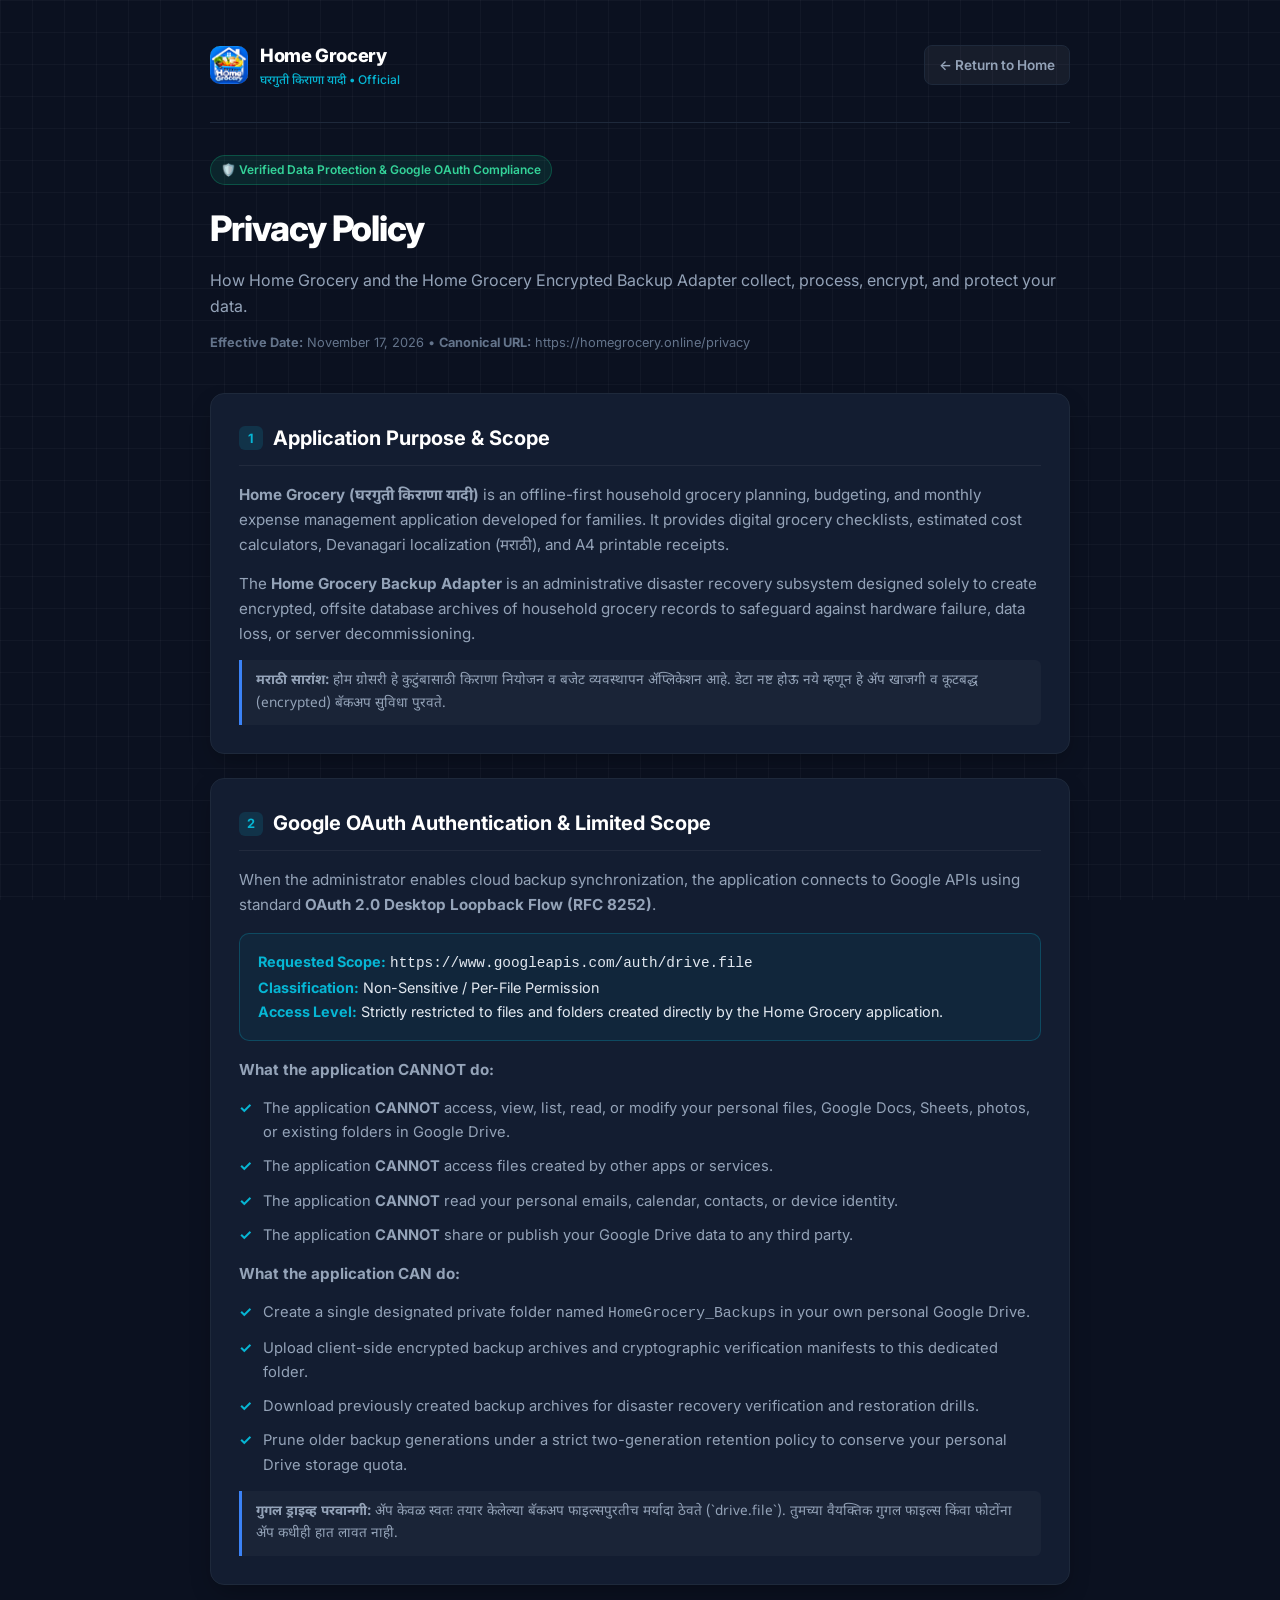
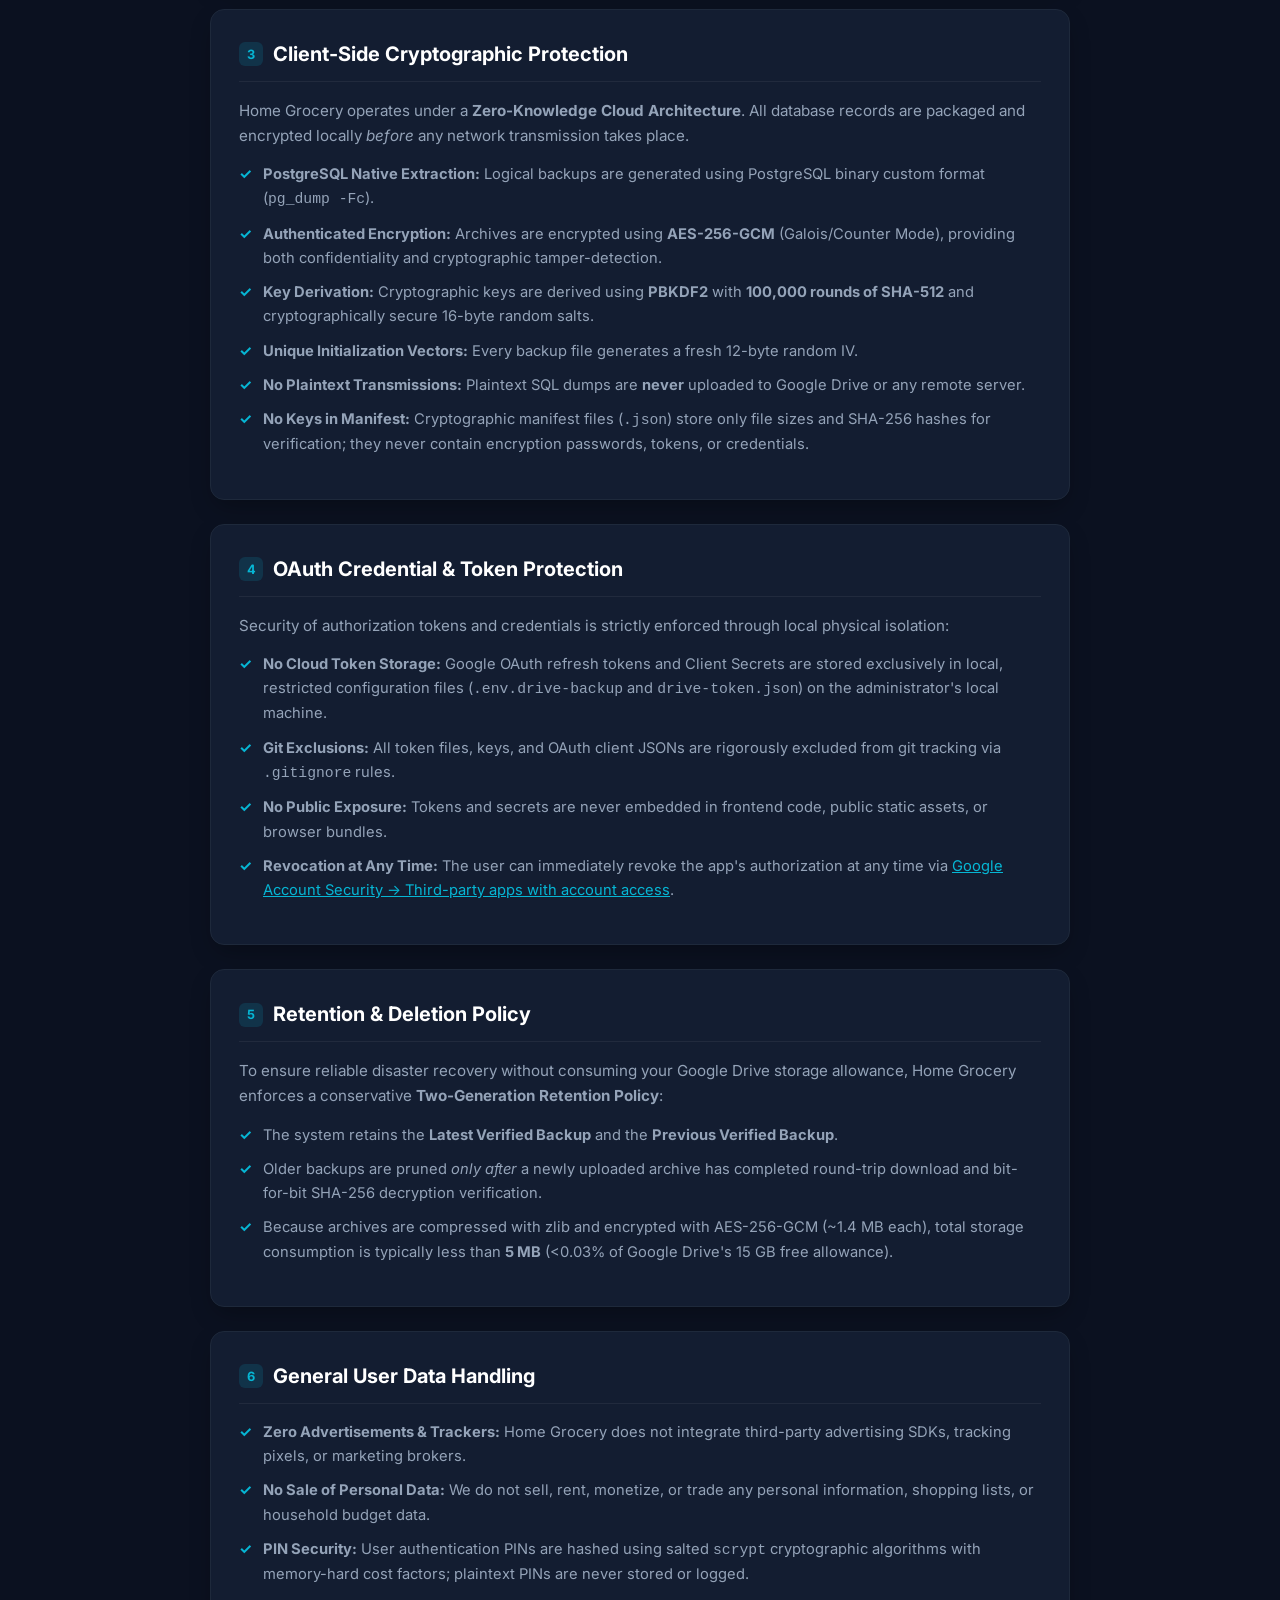
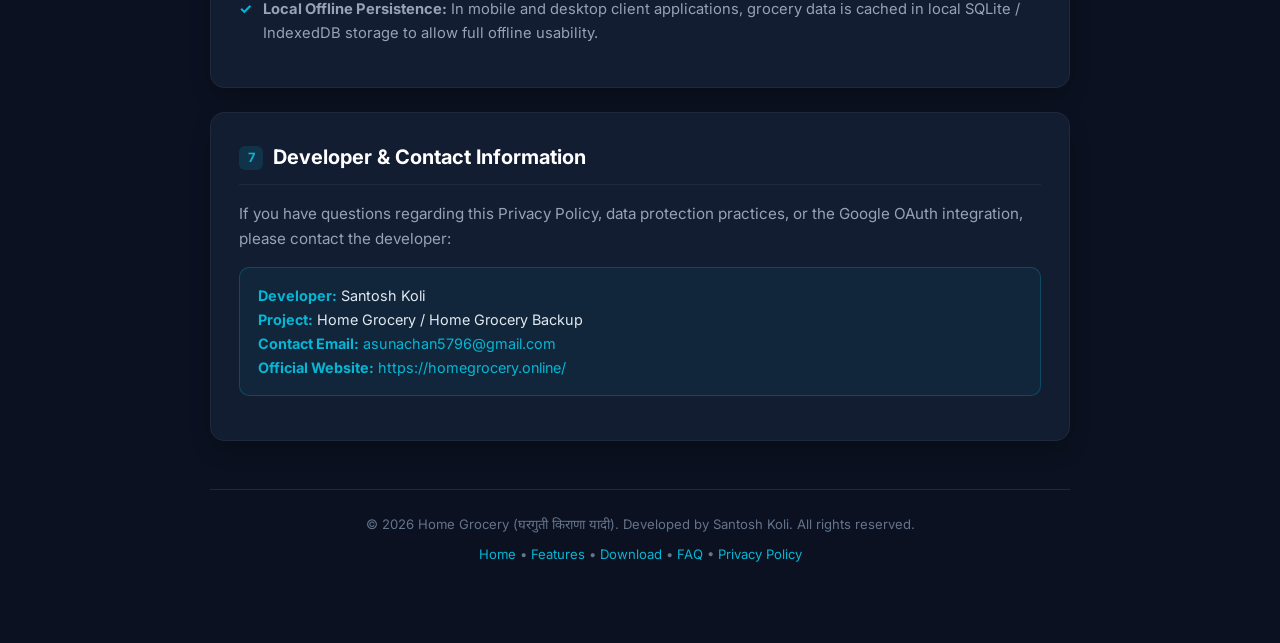
==== privacy/index.html @ 9358c1f6 "feat(website): deploy clean /privacy routing and synchronized Build 10 assets" ====
<!doctype html>
<html lang="en">
  <head>
    <meta charset="UTF-8" />
    <link rel="icon" type="image/png" href="/brand/home-grocery-logo.png" />
    <meta name="viewport" content="width=device-width, initial-scale=1.0, maximum-scale=1.0, user-scalable=no, viewport-fit=cover" />
    <meta name="theme-color" content="#0f172a" />
    <title>Privacy Policy | Home Grocery (घरगुती किराणा यादी)</title>
    <meta name="description" content="Official Privacy Policy and Google OAuth Data Practices for Home Grocery and Home Grocery Encrypted Backup System." />
    <link rel="canonical" href="https://homegrocery.online/privacy" />

    <!-- Preconnect & Load Noto Sans Devanagari & Inter fonts -->
    <link rel="preconnect" href="https://fonts.googleapis.com" />
    <link rel="preconnect" href="https://fonts.gstatic.com" crossorigin />
    <link href="https://fonts.googleapis.com/css2?family=Inter:wght@400;500;600;700;800&family=Noto+Sans+Devanagari:wght@400;500;600;700&display=swap" rel="stylesheet" />

    <style>
      :root {
        --bg-main: #0b1120;
        --bg-card: #131d31;
        --bg-card-border: #1e293b;
        --text-primary: #f8fafc;
        --text-secondary: #94a3b8;
        --text-muted: #64748b;
        --accent-cyan: #06b6d4;
        --accent-cyan-glow: rgba(6, 182, 212, 0.15);
        --accent-emerald: #10b981;
        --accent-blue: #3b82f6;
      }

      * {
        box-sizing: border-box;
        margin: 0;
        padding: 0;
      }

      body {
        font-family: 'Inter', 'Noto Sans Devanagari', -apple-system, BlinkMacSystemFont, 'Segoe UI', Roboto, sans-serif;
        background-color: var(--bg-main);
        color: var(--text-primary);
        line-height: 1.65;
        -webkit-font-smoothing: antialiased;
        padding-bottom: 60px;
      }

      /* Cyber background grid */
      .bg-grid {
        position: fixed;
        top: 0;
        left: 0;
        right: 0;
        bottom: 0;
        background-image: 
          linear-gradient(to right, rgba(255, 255, 255, 0.03) 1px, transparent 1px),
          linear-gradient(to bottom, rgba(255, 255, 255, 0.03) 1px, transparent 1px);
        background-size: 32px 32px;
        pointer-events: none;
        z-index: 0;
      }

      .container {
        max-width: 900px;
        margin: 0 auto;
        padding: 24px 20px;
        position: relative;
        z-index: 1;
      }

      /* Navigation header */
      header {
        display: flex;
        align-items: center;
        justify-content: space-between;
        padding: 16px 0 32px 0;
        border-bottom: 1px solid var(--bg-card-border);
        margin-bottom: 32px;
      }

      .brand {
        display: flex;
        align-items: center;
        gap: 12px;
        text-decoration: none;
        color: inherit;
      }

      .brand img {
        width: 38px;
        height: 38px;
        border-radius: 10px;
      }

      .brand-title {
        font-size: 1.15rem;
        font-weight: 800;
        letter-spacing: -0.02em;
        color: #fff;
      }

      .brand-sub {
        font-size: 0.75rem;
        color: var(--accent-cyan);
        font-weight: 500;
      }

      .back-link {
        display: inline-flex;
        align-items: center;
        gap: 6px;
        font-size: 0.85rem;
        font-weight: 600;
        color: var(--text-secondary);
        text-decoration: none;
        padding: 8px 14px;
        background: rgba(255, 255, 255, 0.05);
        border: 1px solid var(--bg-card-border);
        border-radius: 8px;
        transition: all 0.2s ease;
      }

      .back-link:hover {
        color: #fff;
        background: rgba(6, 182, 212, 0.1);
        border-color: var(--accent-cyan);
      }

      /* Policy hero banner */
      .hero {
        margin-bottom: 40px;
      }

      .badge {
        display: inline-flex;
        align-items: center;
        gap: 6px;
        padding: 4px 10px;
        background: rgba(16, 185, 129, 0.12);
        border: 1px solid rgba(16, 185, 129, 0.3);
        border-radius: 999px;
        color: #34d399;
        font-size: 0.75rem;
        font-weight: 600;
        margin-bottom: 14px;
      }

      h1 {
        font-size: 2.2rem;
        font-weight: 800;
        color: #ffffff;
        letter-spacing: -0.03em;
        margin-bottom: 10px;
      }

      .subtitle {
        font-size: 1rem;
        color: var(--text-secondary);
        margin-bottom: 12px;
      }

      .effective-date {
        font-size: 0.8rem;
        color: var(--text-muted);
      }

      /* Section card styling */
      .policy-card {
        background: var(--bg-card);
        border: 1px solid var(--bg-card-border);
        border-radius: 14px;
        padding: 28px;
        margin-bottom: 24px;
        box-shadow: 0 10px 25px -5px rgba(0, 0, 0, 0.3);
      }

      .policy-card h2 {
        font-size: 1.25rem;
        font-weight: 700;
        color: #fff;
        margin-bottom: 16px;
        display: flex;
        align-items: center;
        gap: 10px;
        border-bottom: 1px solid rgba(255, 255, 255, 0.06);
        padding-bottom: 10px;
      }

      .policy-card h2 span.num {
        display: inline-flex;
        align-items: center;
        justify-content: center;
        width: 24px;
        height: 24px;
        background: rgba(6, 182, 212, 0.15);
        color: var(--accent-cyan);
        border-radius: 6px;
        font-size: 0.8rem;
        font-weight: 700;
      }

      .policy-card p {
        font-size: 0.95rem;
        color: var(--text-secondary);
        margin-bottom: 14px;
      }

      .policy-card p:last-child {
        margin-bottom: 0;
      }

      .policy-card ul {
        list-style: none;
        padding-left: 0;
        margin: 14px 0;
      }

      .policy-card li {
        font-size: 0.92rem;
        color: var(--text-secondary);
        padding-left: 24px;
        position: relative;
        margin-bottom: 10px;
      }

      .policy-card li::before {
        content: "✓";
        position: absolute;
        left: 0;
        color: var(--accent-cyan);
        font-weight: 700;
      }

      .highlight-box {
        background: rgba(6, 182, 212, 0.06);
        border: 1px solid rgba(6, 182, 212, 0.25);
        border-radius: 10px;
        padding: 16px 18px;
        margin: 16px 0;
      }

      .highlight-box p {
        color: #e2e8f0;
        font-size: 0.9rem;
      }

      .highlight-box strong {
        color: var(--accent-cyan);
      }

      .marathi-note {
        font-size: 0.85rem;
        color: #94a3b8;
        font-family: 'Noto Sans Devanagari', sans-serif;
        background: rgba(255, 255, 255, 0.03);
        border-left: 3px solid var(--accent-blue);
        padding: 10px 14px;
        margin-top: 12px;
        border-radius: 0 6px 6px 0;
      }

      /* Footer */
      footer {
        margin-top: 48px;
        padding-top: 24px;
        border-top: 1px solid var(--bg-card-border);
        text-align: center;
        font-size: 0.82rem;
        color: var(--text-muted);
      }

      footer a {
        color: var(--accent-cyan);
        text-decoration: none;
      }

      footer a:hover {
        text-decoration: underline;
      }

      @media (max-width: 640px) {
        h1 { font-size: 1.7rem; }
        .policy-card { padding: 20px 16px; }
        .brand-title { font-size: 1.05rem; }
      }
    </style>
  </head>
  <body>
    <div class="bg-grid"></div>

    <div class="container">
      <!-- Top Navigation -->
      <header>
        <a href="/" class="brand">
          <img src="/brand/home-grocery-logo.png" alt="Home Grocery Logo" />
          <div>
            <div class="brand-title">Home Grocery</div>
            <div class="brand-sub">घरगुती किराणा यादी • Official</div>
          </div>
        </a>
        <a href="/" class="back-link">
          ← Return to Home
        </a>
      </header>

      <!-- Hero Header -->
      <section class="hero">
        <div class="badge">
          🛡️ Verified Data Protection & Google OAuth Compliance
        </div>
        <h1>Privacy Policy</h1>
        <p class="subtitle">
          How Home Grocery and the Home Grocery Encrypted Backup Adapter collect, process, encrypt, and protect your data.
        </p>
        <div class="effective-date">
          <strong>Effective Date:</strong> November 17, 2026 &bull; <strong>Canonical URL:</strong> https://homegrocery.online/privacy
        </div>
      </section>

      <!-- 1. Purpose of Home Grocery & Backup System -->
      <article class="policy-card">
        <h2><span class="num">1</span> Application Purpose & Scope</h2>
        <p>
          <strong>Home Grocery (घरगुती किराणा यादी)</strong> is an offline-first household grocery planning, budgeting, and monthly expense management application developed for families. It provides digital grocery checklists, estimated cost calculators, Devanagari localization (मराठी), and A4 printable receipts.
        </p>
        <p>
          The <strong>Home Grocery Backup Adapter</strong> is an administrative disaster recovery subsystem designed solely to create encrypted, offsite database archives of household grocery records to safeguard against hardware failure, data loss, or server decommissioning.
        </p>
        <div class="marathi-note">
          <strong>मराठी सारांश:</strong> होम ग्रोसरी हे कुटुंबासाठी किराणा नियोजन व बजेट व्यवस्थापन ॲप्लिकेशन आहे. डेटा नष्ट होऊ नये म्हणून हे ॲप खाजगी व कूटबद्ध (encrypted) बॅकअप सुविधा पुरवते.
        </div>
      </article>

      <!-- 2. Google OAuth Authentication & Permissions -->
      <article class="policy-card">
        <h2><span class="num">2</span> Google OAuth Authentication & Limited Scope</h2>
        <p>
          When the administrator enables cloud backup synchronization, the application connects to Google APIs using standard <strong>OAuth 2.0 Desktop Loopback Flow (RFC 8252)</strong>.
        </p>
        
        <div class="highlight-box">
          <p>
            <strong>Requested Scope:</strong> <code>https://www.googleapis.com/auth/drive.file</code><br />
            <strong>Classification:</strong> Non-Sensitive / Per-File Permission<br />
            <strong>Access Level:</strong> Strictly restricted to files and folders created directly by the Home Grocery application.
          </p>
        </div>

        <p><strong>What the application CANNOT do:</strong></p>
        <ul>
          <li>The application <strong>CANNOT</strong> access, view, list, read, or modify your personal files, Google Docs, Sheets, photos, or existing folders in Google Drive.</li>
          <li>The application <strong>CANNOT</strong> access files created by other apps or services.</li>
          <li>The application <strong>CANNOT</strong> read your personal emails, calendar, contacts, or device identity.</li>
          <li>The application <strong>CANNOT</strong> share or publish your Google Drive data to any third party.</li>
        </ul>

        <p><strong>What the application CAN do:</strong></p>
        <ul>
          <li>Create a single designated private folder named <code>HomeGrocery_Backups</code> in your own personal Google Drive.</li>
          <li>Upload client-side encrypted backup archives and cryptographic verification manifests to this dedicated folder.</li>
          <li>Download previously created backup archives for disaster recovery verification and restoration drills.</li>
          <li>Prune older backup generations under a strict two-generation retention policy to conserve your personal Drive storage quota.</li>
        </ul>

        <div class="marathi-note">
          <strong>गुगल ड्राइव्ह परवानगी:</strong> ॲप केवळ स्वतः तयार केलेल्या बॅकअप फाइल्सपुरतीच मर्यादा ठेवते (`drive.file`). तुमच्या वैयक्तिक गुगल फाइल्स किंवा फोटोंना ॲप कधीही हात लावत नाही.
        </div>
      </article>

      <!-- 3. Client-Side AES-256-GCM Encryption Before Upload -->
      <article class="policy-card">
        <h2><span class="num">3</span> Client-Side Cryptographic Protection</h2>
        <p>
          Home Grocery operates under a <strong>Zero-Knowledge Cloud Architecture</strong>. All database records are packaged and encrypted locally <em>before</em> any network transmission takes place.
        </p>
        <ul>
          <li><strong>PostgreSQL Native Extraction:</strong> Logical backups are generated using PostgreSQL binary custom format (<code>pg_dump -Fc</code>).</li>
          <li><strong>Authenticated Encryption:</strong> Archives are encrypted using <strong>AES-256-GCM</strong> (Galois/Counter Mode), providing both confidentiality and cryptographic tamper-detection.</li>
          <li><strong>Key Derivation:</strong> Cryptographic keys are derived using <strong>PBKDF2</strong> with <strong>100,000 rounds of SHA-512</strong> and cryptographically secure 16-byte random salts.</li>
          <li><strong>Unique Initialization Vectors:</strong> Every backup file generates a fresh 12-byte random IV.</li>
          <li><strong>No Plaintext Transmissions:</strong> Plaintext SQL dumps are <strong>never</strong> uploaded to Google Drive or any remote server.</li>
          <li><strong>No Keys in Manifest:</strong> Cryptographic manifest files (<code>.json</code>) store only file sizes and SHA-256 hashes for verification; they never contain encryption passwords, tokens, or credentials.</li>
        </ul>
      </article>

      <!-- 4. Credential Protection & Token Storage -->
      <article class="policy-card">
        <h2><span class="num">4</span> OAuth Credential & Token Protection</h2>
        <p>
          Security of authorization tokens and credentials is strictly enforced through local physical isolation:
        </p>
        <ul>
          <li><strong>No Cloud Token Storage:</strong> Google OAuth refresh tokens and Client Secrets are stored exclusively in local, restricted configuration files (<code>.env.drive-backup</code> and <code>drive-token.json</code>) on the administrator's local machine.</li>
          <li><strong>Git Exclusions:</strong> All token files, keys, and OAuth client JSONs are rigorously excluded from git tracking via <code>.gitignore</code> rules.</li>
          <li><strong>No Public Exposure:</strong> Tokens and secrets are never embedded in frontend code, public static assets, or browser bundles.</li>
          <li><strong>Revocation at Any Time:</strong> The user can immediately revoke the app's authorization at any time via <a href="https://myaccount.google.com/permissions" target="_blank" rel="noopener noreferrer" style="color: var(--accent-cyan);">Google Account Security &rarr; Third-party apps with account access</a>.</li>
        </ul>
      </article>

      <!-- 5. Backup Retention & Deletion Practices -->
      <article class="policy-card">
        <h2><span class="num">5</span> Retention & Deletion Policy</h2>
        <p>
          To ensure reliable disaster recovery without consuming your Google Drive storage allowance, Home Grocery enforces a conservative <strong>Two-Generation Retention Policy</strong>:
        </p>
        <ul>
          <li>The system retains the <strong>Latest Verified Backup</strong> and the <strong>Previous Verified Backup</strong>.</li>
          <li>Older backups are pruned <em>only after</em> a newly uploaded archive has completed round-trip download and bit-for-bit SHA-256 decryption verification.</li>
          <li>Because archives are compressed with zlib and encrypted with AES-256-GCM (~1.4 MB each), total storage consumption is typically less than <strong>5 MB</strong> (&lt;0.03% of Google Drive's 15 GB free allowance).</li>
        </ul>
      </article>

      <!-- 6. User Data & Account Privacy -->
      <article class="policy-card">
        <h2><span class="num">6</span> General User Data Handling</h2>
        <ul>
          <li><strong>Zero Advertisements & Trackers:</strong> Home Grocery does not integrate third-party advertising SDKs, tracking pixels, or marketing brokers.</li>
          <li><strong>No Sale of Personal Data:</strong> We do not sell, rent, monetize, or trade any personal information, shopping lists, or household budget data.</li>
          <li><strong>PIN Security:</strong> User authentication PINs are hashed using salted <code>scrypt</code> cryptographic algorithms with memory-hard cost factors; plaintext PINs are never stored or logged.</li>
          <li><strong>Local Offline Persistence:</strong> In mobile and desktop client applications, grocery data is cached in local SQLite / IndexedDB storage to allow full offline usability.</li>
        </ul>
      </article>

      <!-- 7. Contact Information -->
      <article class="policy-card">
        <h2><span class="num">7</span> Developer & Contact Information</h2>
        <p>
          If you have questions regarding this Privacy Policy, data protection practices, or the Google OAuth integration, please contact the developer:
        </p>
        <div class="highlight-box">
          <p>
            <strong>Developer:</strong> Santosh Koli<br />
            <strong>Project:</strong> Home Grocery / Home Grocery Backup<br />
            <strong>Contact Email:</strong> <a href="mailto:asunachan5796@gmail.com" style="color: var(--accent-cyan); text-decoration: none;">asunachan5796@gmail.com</a><br />
            <strong>Official Website:</strong> <a href="https://homegrocery.online/" style="color: var(--accent-cyan); text-decoration: none;">https://homegrocery.online/</a>
          </p>
        </div>
      </article>

      <!-- Footer -->
      <footer>
        <p>&copy; 2026 Home Grocery (घरगुती किराणा यादी). Developed by Santosh Koli. All rights reserved.</p>
        <p style="margin-top: 8px;">
          <a href="/">Home</a> &bull; 
          <a href="/#features">Features</a> &bull; 
          <a href="/#download">Download</a> &bull; 
          <a href="/#faq">FAQ</a> &bull; 
          <a href="/privacy">Privacy Policy</a>
        </p>
      </footer>
    </div>
  </body>
</html>
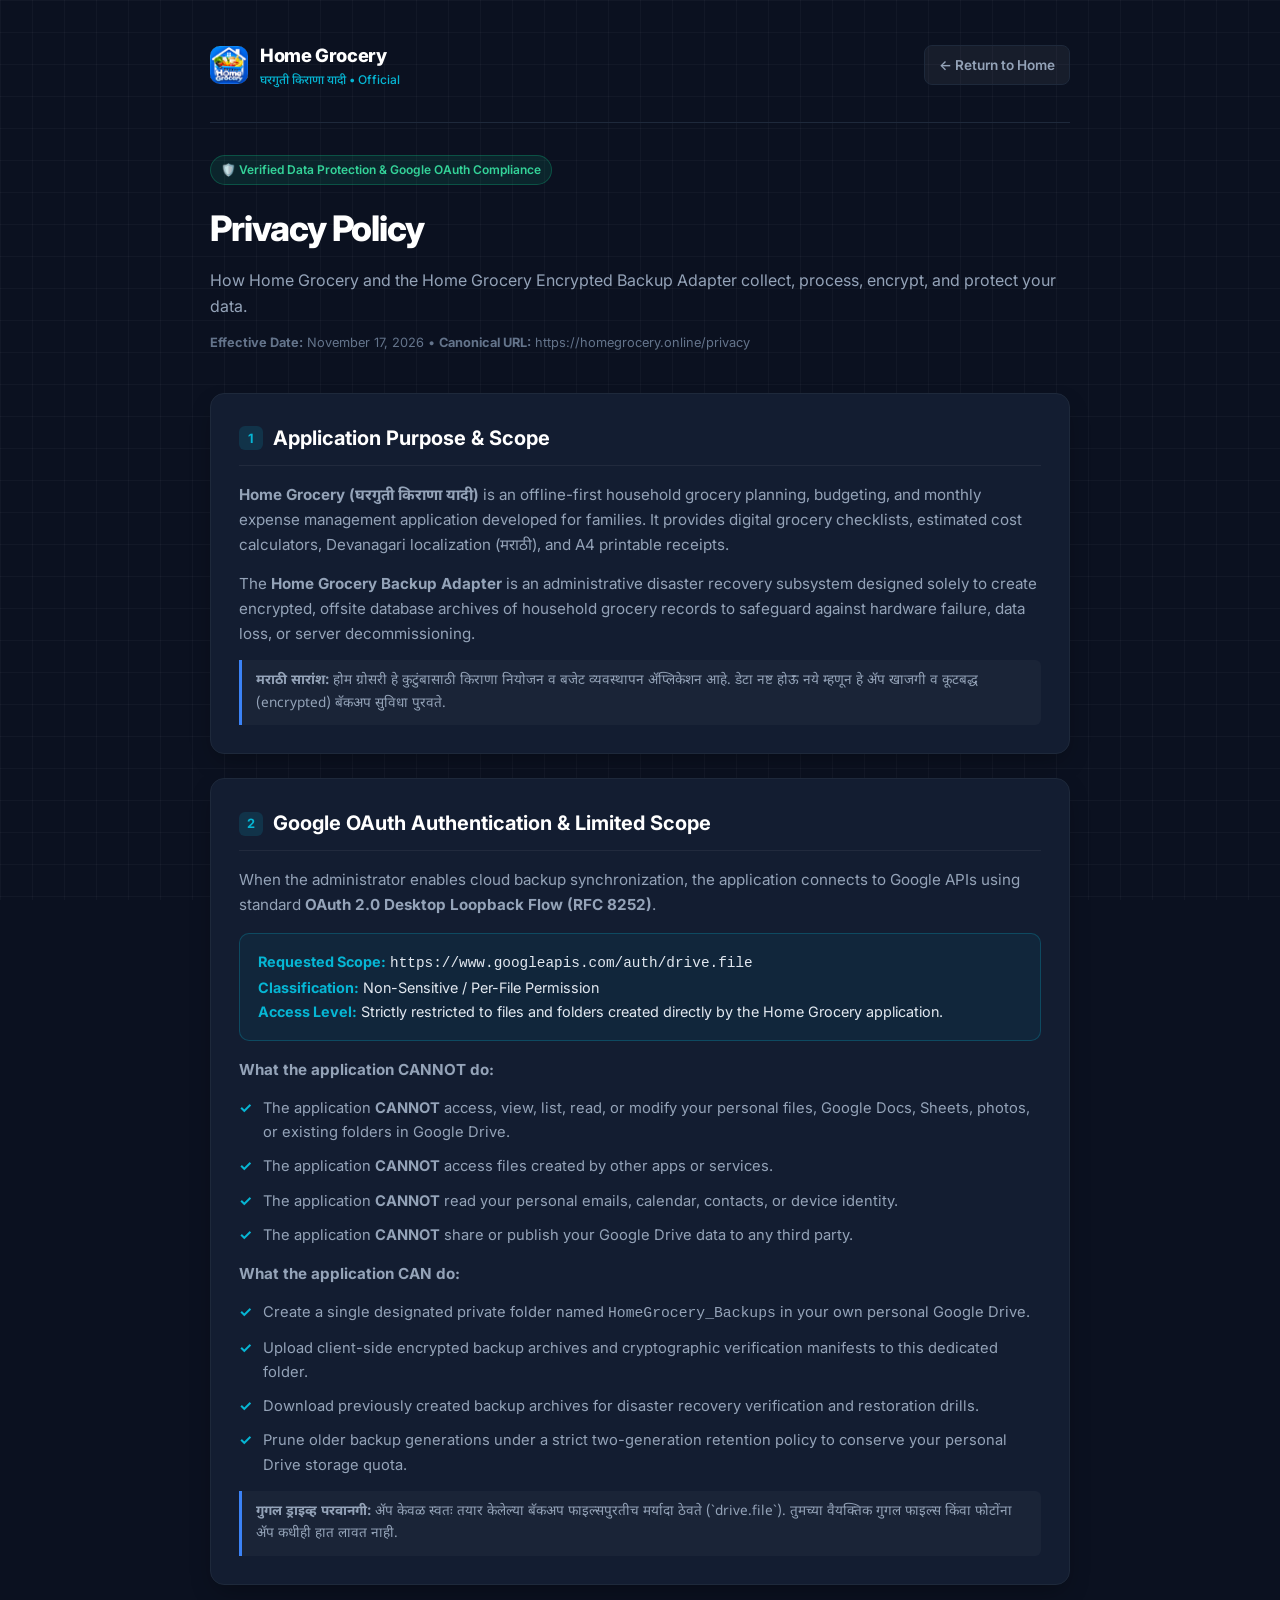
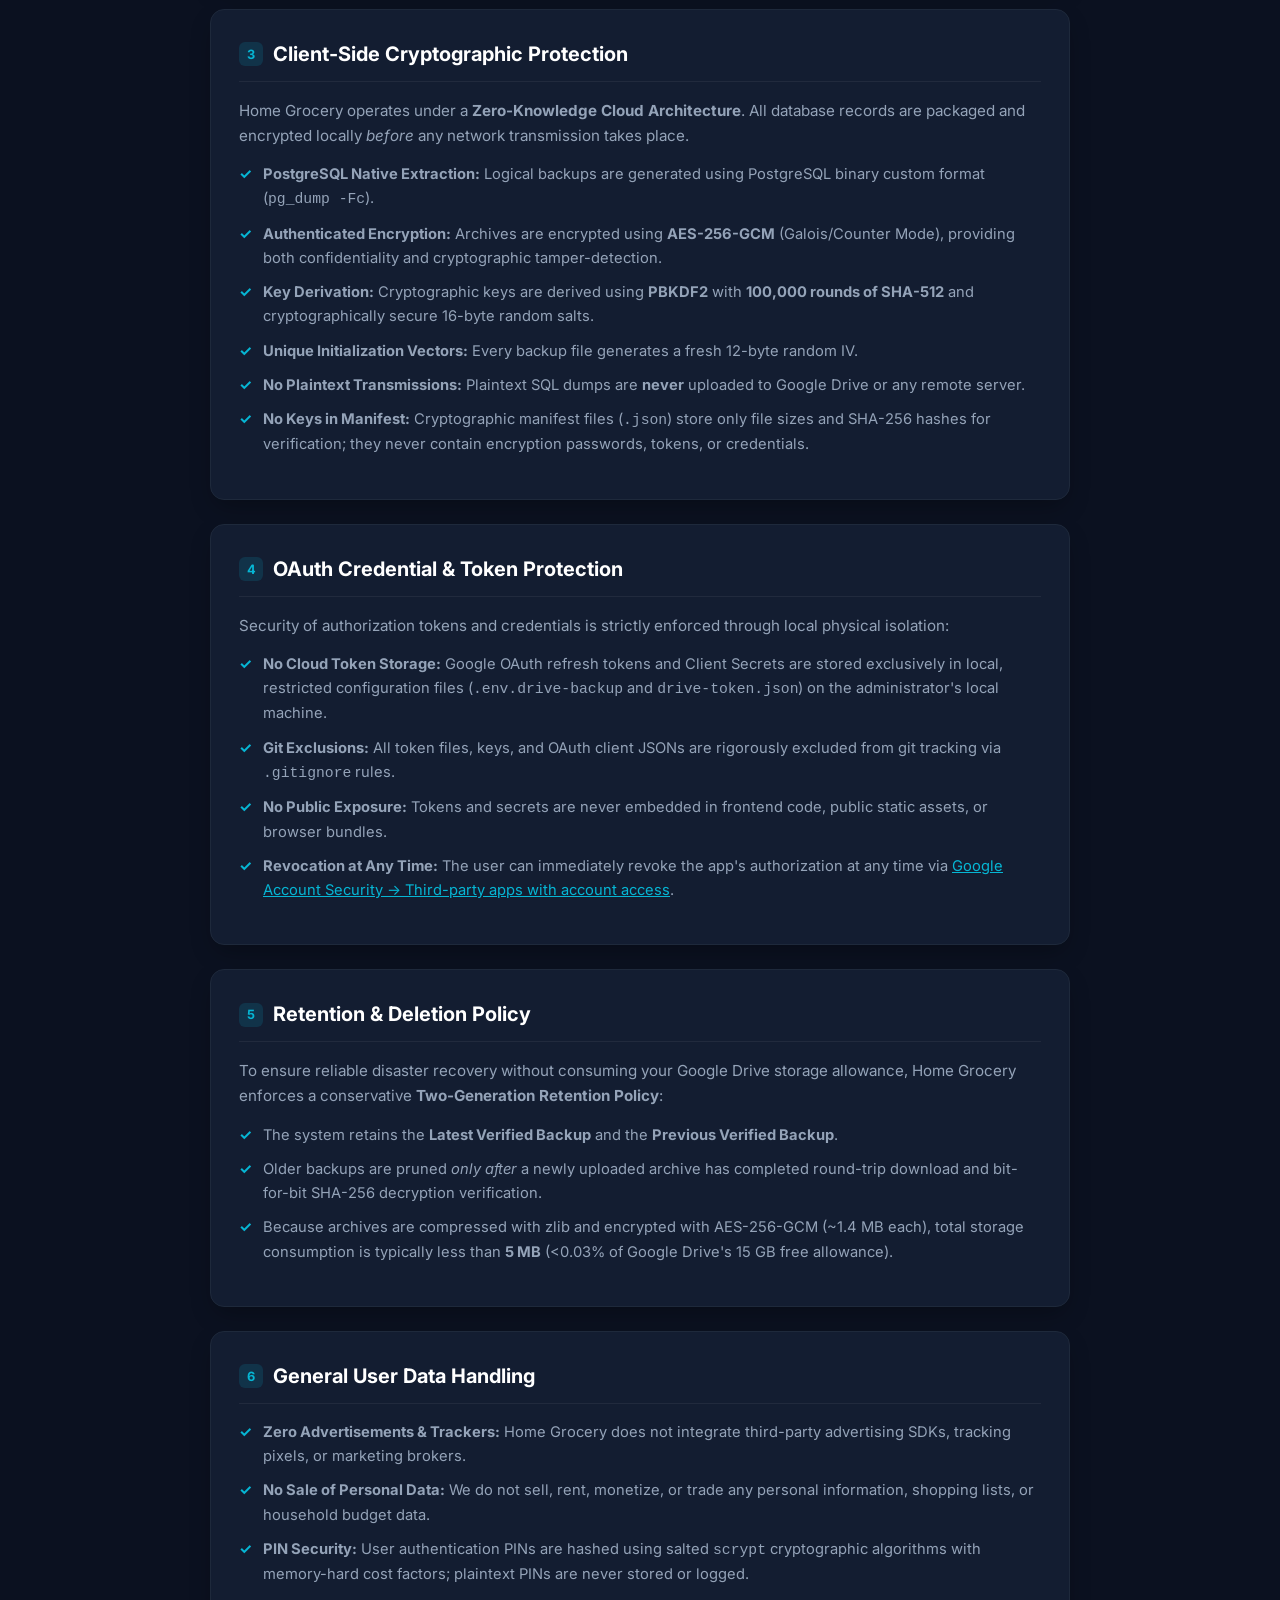
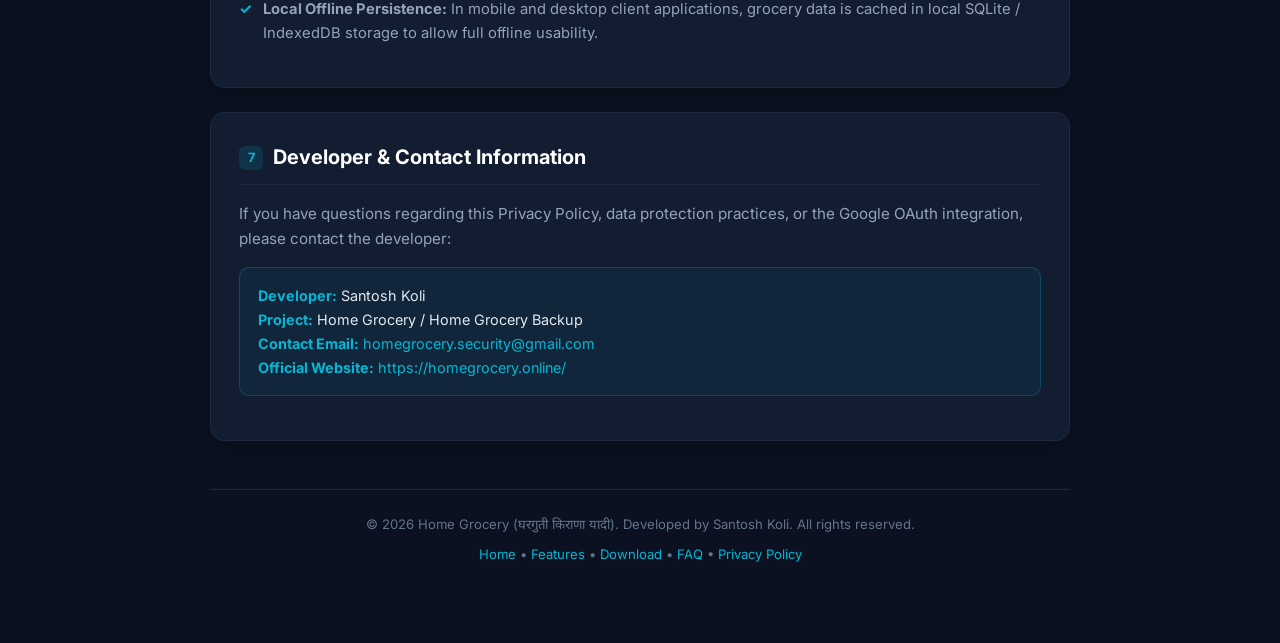
==== commit 4b6a97c6: "release(v1.0.3-b2): publish Build 2 APK, update manifest and privacy contact email" ====
--- a/privacy/index.html
+++ b/privacy/index.html
@@ -429,7 +429,7 @@
           <p>
             <strong>Developer:</strong> Santosh Koli<br />
             <strong>Project:</strong> Home Grocery / Home Grocery Backup<br />
-            <strong>Contact Email:</strong> <a href="mailto:asunachan5796@gmail.com" style="color: var(--accent-cyan); text-decoration: none;">asunachan5796@gmail.com</a><br />
+            <strong>Contact Email:</strong> <a href="mailto:homegrocery.security@gmail.com" style="color: var(--accent-cyan); text-decoration: none;">homegrocery.security@gmail.com</a><br />
             <strong>Official Website:</strong> <a href="https://homegrocery.online/" style="color: var(--accent-cyan); text-decoration: none;">https://homegrocery.online/</a>
           </p>
         </div>
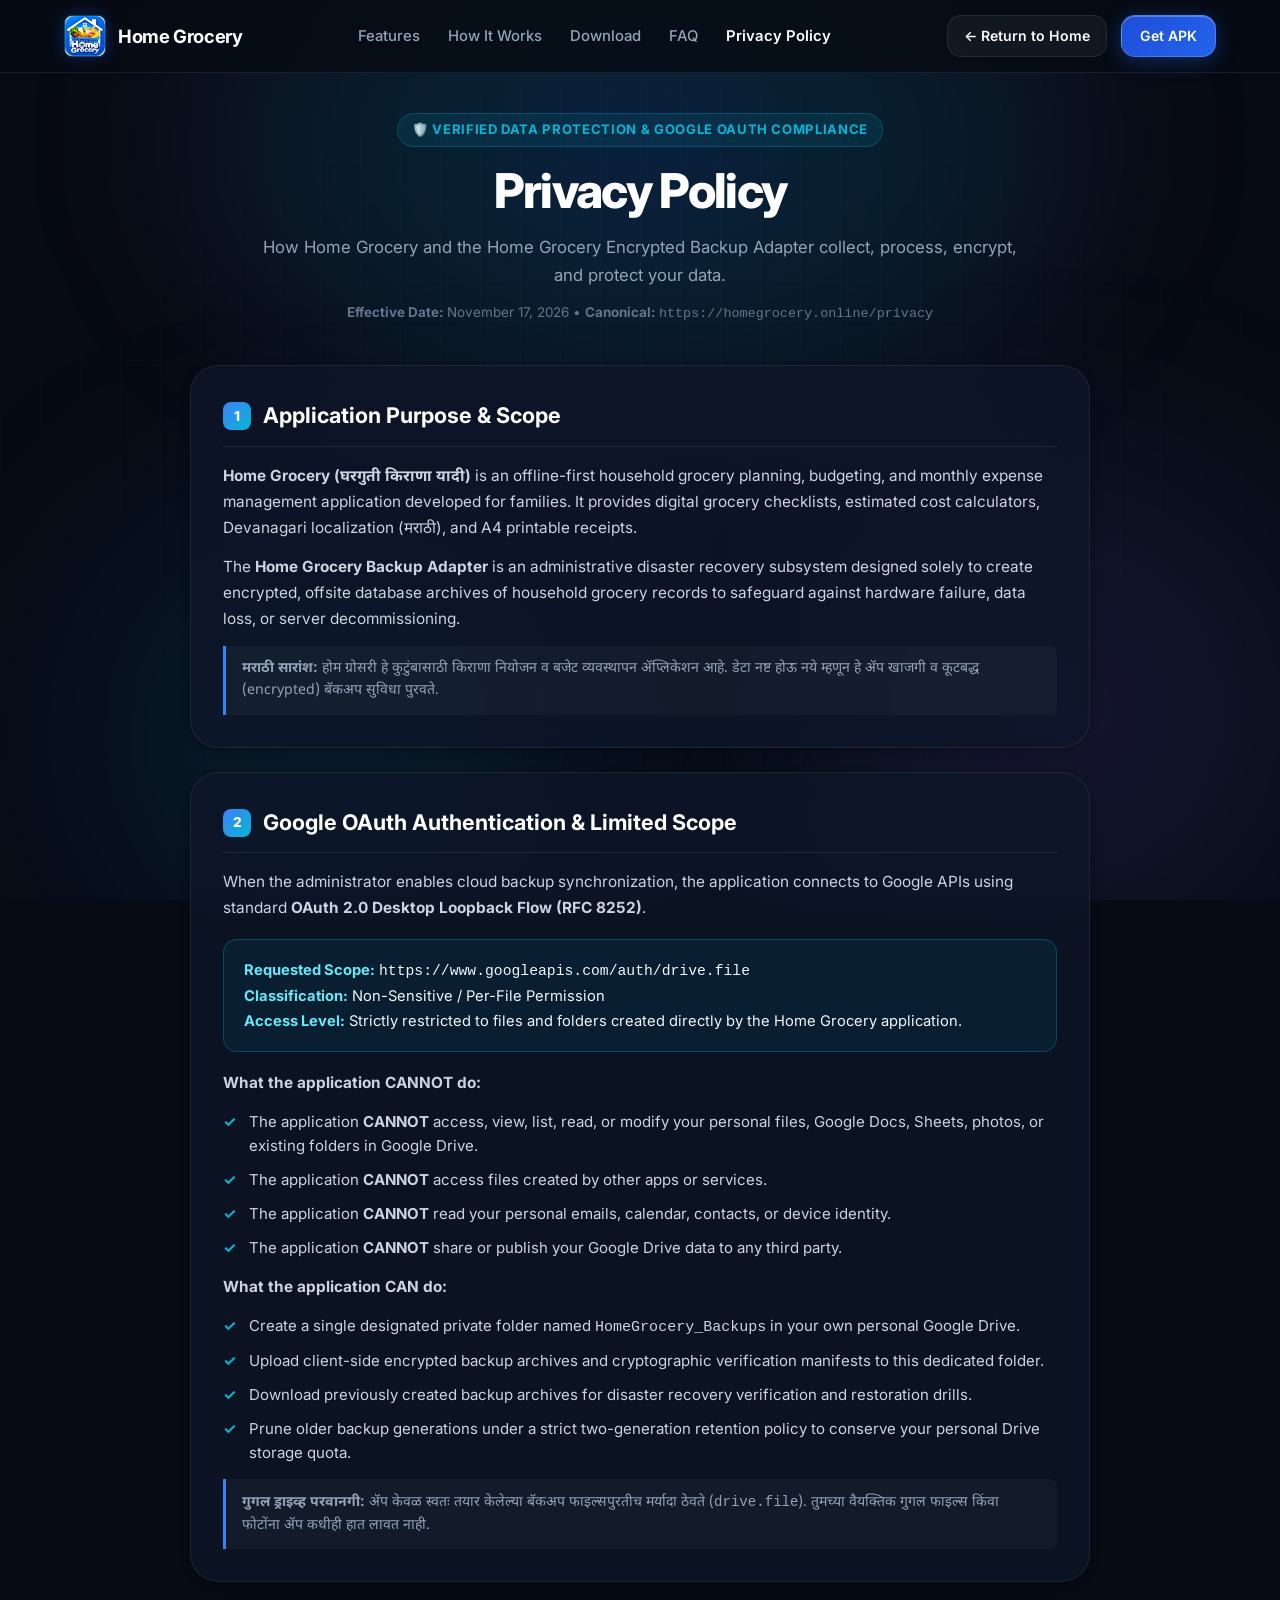
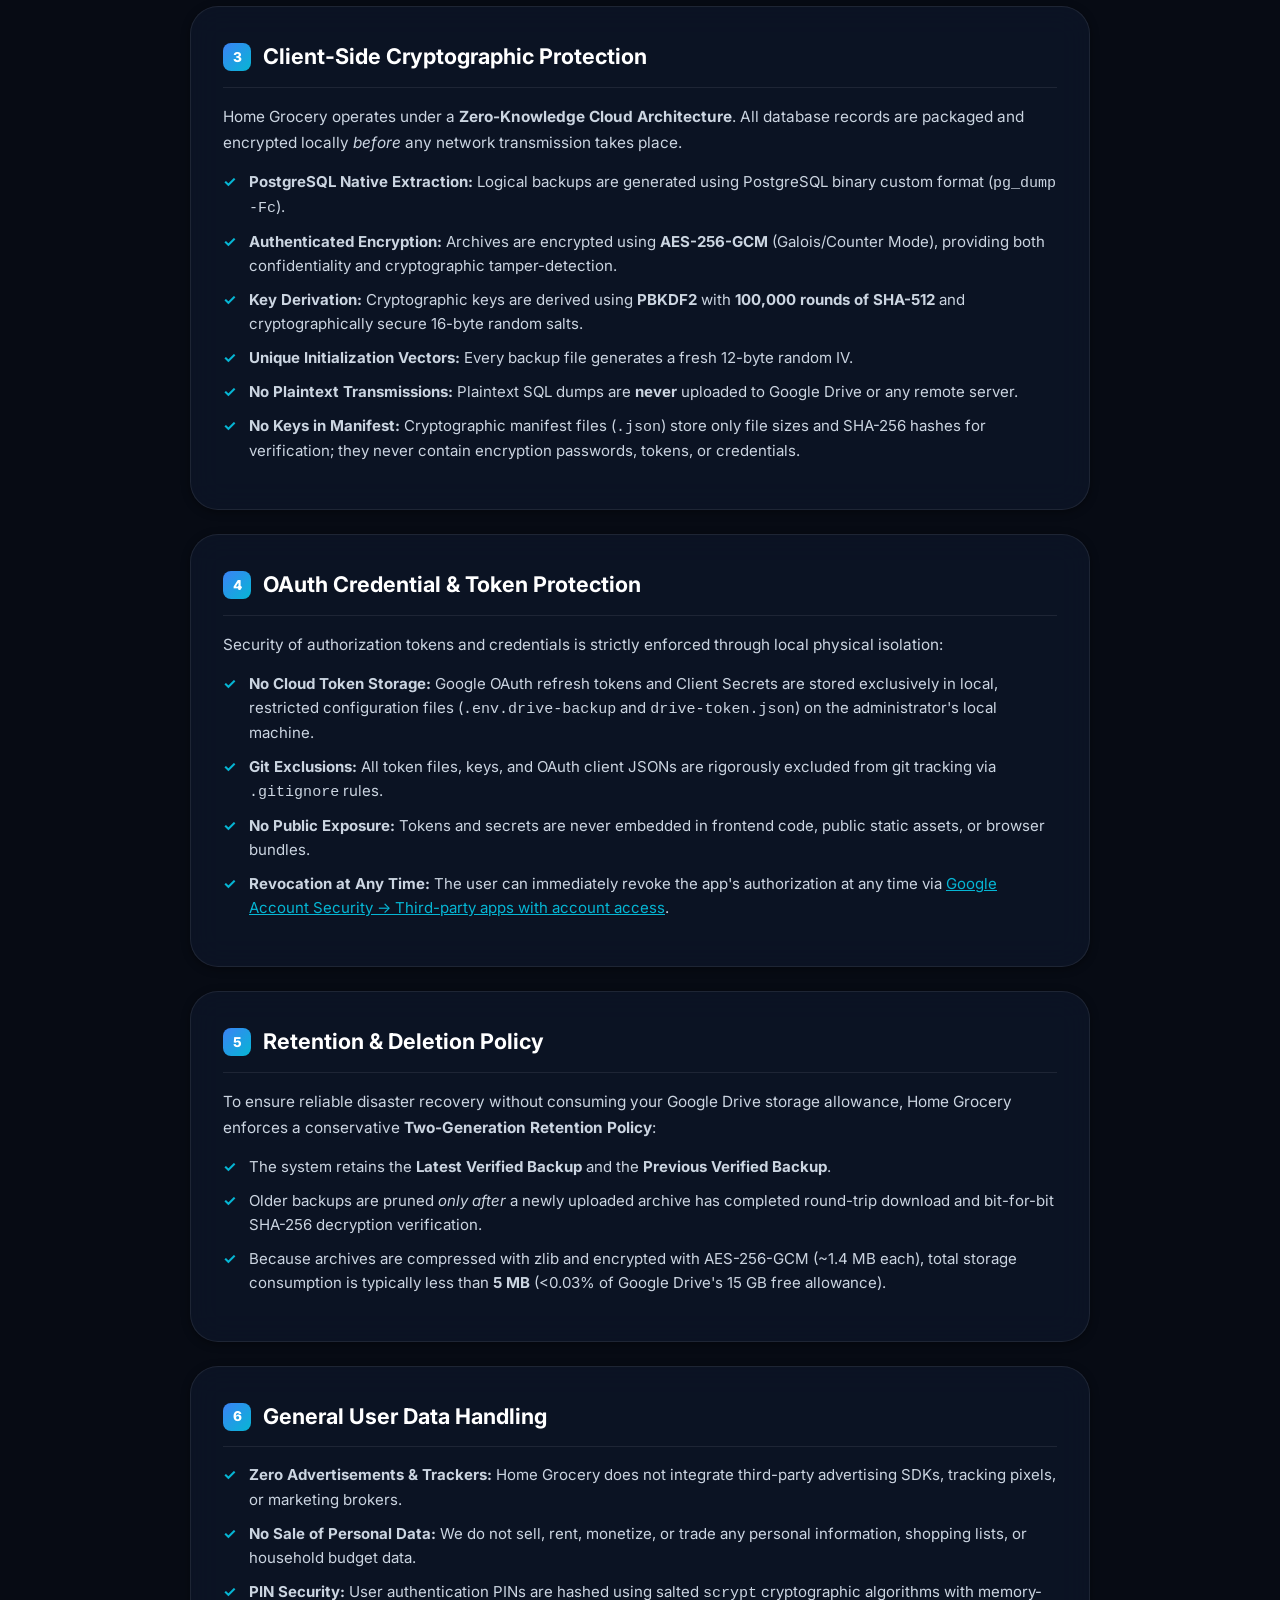
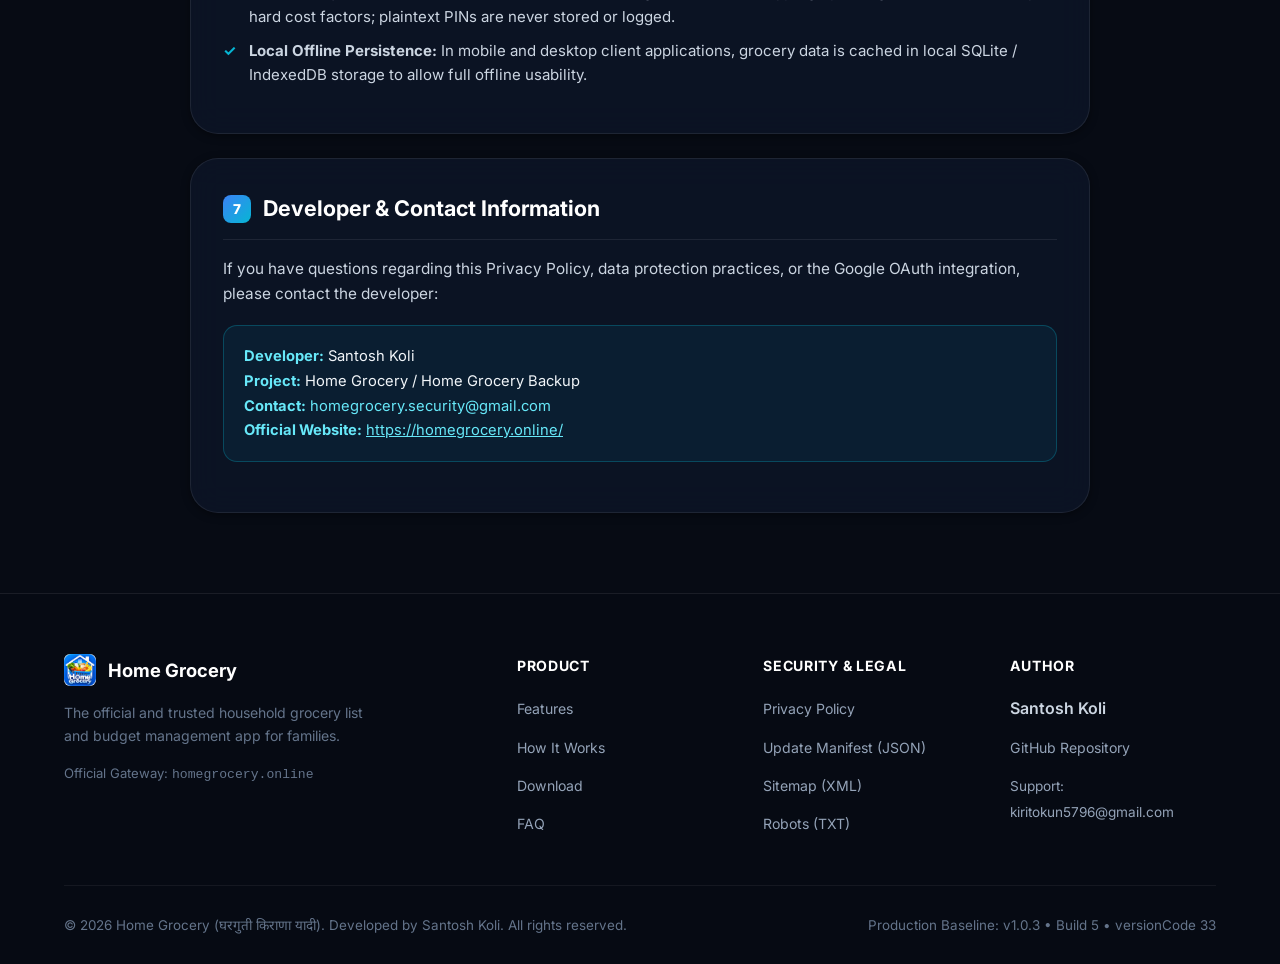
==== commit 70cfbd96: "feat(website): complete premium redesign with AuraMail aesthetic, 3D app mockup, and bilingual engin" ====
--- a/privacy/index.html
+++ b/privacy/index.html
@@ -2,225 +2,87 @@
 <html lang="en">
   <head>
     <meta charset="UTF-8" />
-    <link rel="icon" type="image/png" href="/brand/home-grocery-logo.png" />
-    <meta name="viewport" content="width=device-width, initial-scale=1.0, maximum-scale=1.0, user-scalable=no, viewport-fit=cover" />
-    <meta name="theme-color" content="#0f172a" />
+    <link rel="icon" type="image/png" href="../brand/home-grocery-logo.png" />
+    <link rel="icon" type="image/svg+xml" href="../grocery-icon.svg" />
+    <meta name="viewport" content="width=device-width, initial-scale=1.0, maximum-scale=5.0, user-scalable=yes, viewport-fit=cover" />
+    <meta name="theme-color" content="#070b14" />
     <title>Privacy Policy | Home Grocery (घरगुती किराणा यादी)</title>
-    <meta name="description" content="Official Privacy Policy and Google OAuth Data Practices for Home Grocery and Home Grocery Encrypted Backup System." />
+    <meta name="description" content="Official Privacy Policy, Data Protection, and Google OAuth Compliance Practices for Home Grocery and Home Grocery Encrypted Backup System." />
     <link rel="canonical" href="https://homegrocery.online/privacy" />
 
-    <!-- Preconnect & Load Noto Sans Devanagari & Inter fonts -->
+    <!-- Google Fonts -->
     <link rel="preconnect" href="https://fonts.googleapis.com" />
     <link rel="preconnect" href="https://fonts.gstatic.com" crossorigin />
-    <link href="https://fonts.googleapis.com/css2?family=Inter:wght@400;500;600;700;800&family=Noto+Sans+Devanagari:wght@400;500;600;700&display=swap" rel="stylesheet" />
+    <link href="https://fonts.googleapis.com/css2?family=Inter:wght@400;500;600;700;800&family=Noto+Sans+Devanagari:wght@400;500;600;700;800&display=swap" rel="stylesheet" />
+
+    <!-- Shared AuraMail Theme Stylesheet -->
+    <link rel="stylesheet" href="../assets/auramail.css" />
 
     <style>
-      :root {
-        --bg-main: #0b1120;
-        --bg-card: #131d31;
-        --bg-card-border: #1e293b;
-        --text-primary: #f8fafc;
-        --text-secondary: #94a3b8;
-        --text-muted: #64748b;
-        --accent-cyan: #06b6d4;
-        --accent-cyan-glow: rgba(6, 182, 212, 0.15);
-        --accent-emerald: #10b981;
-        --accent-blue: #3b82f6;
-      }
-
-      * {
-        box-sizing: border-box;
-        margin: 0;
-        padding: 0;
-      }
-
-      body {
-        font-family: 'Inter', 'Noto Sans Devanagari', -apple-system, BlinkMacSystemFont, 'Segoe UI', Roboto, sans-serif;
-        background-color: var(--bg-main);
-        color: var(--text-primary);
-        line-height: 1.65;
-        -webkit-font-smoothing: antialiased;
-        padding-bottom: 60px;
-      }
-
-      /* Cyber background grid */
-      .bg-grid {
-        position: fixed;
-        top: 0;
-        left: 0;
-        right: 0;
-        bottom: 0;
-        background-image: 
-          linear-gradient(to right, rgba(255, 255, 255, 0.03) 1px, transparent 1px),
-          linear-gradient(to bottom, rgba(255, 255, 255, 0.03) 1px, transparent 1px);
-        background-size: 32px 32px;
-        pointer-events: none;
-        z-index: 0;
-      }
-
-      .container {
+      .policy-wrapper {
         max-width: 900px;
-        margin: 0 auto;
-        padding: 24px 20px;
-        position: relative;
-        z-index: 1;
-      }
-
-      /* Navigation header */
-      header {
-        display: flex;
-        align-items: center;
-        justify-content: space-between;
-        padding: 16px 0 32px 0;
-        border-bottom: 1px solid var(--bg-card-border);
-        margin-bottom: 32px;
-      }
-
-      .brand {
+        margin: 40px auto 80px auto;
+      }
+      .policy-header {
+        margin-bottom: 40px;
+        text-align: center;
+      }
+      .policy-card {
+        background: var(--bg-card);
+        backdrop-filter: blur(16px);
+        -webkit-backdrop-filter: blur(16px);
+        border: 1px solid var(--border-subtle);
+        border-radius: var(--radius-xl);
+        padding: 32px;
+        margin-bottom: 24px;
+        box-shadow: var(--shadow-sm);
+        transition: var(--transition-fast);
+      }
+      .policy-card:hover {
+        border-color: rgba(6, 182, 212, 0.3);
+      }
+      .policy-card h2 {
+        font-size: 1.35rem;
+        font-weight: 700;
+        color: var(--text-white);
+        margin-bottom: 16px;
         display: flex;
         align-items: center;
         gap: 12px;
-        text-decoration: none;
-        color: inherit;
-      }
-
-      .brand img {
-        width: 38px;
-        height: 38px;
-        border-radius: 10px;
-      }
-
-      .brand-title {
-        font-size: 1.15rem;
-        font-weight: 800;
-        letter-spacing: -0.02em;
-        color: #fff;
-      }
-
-      .brand-sub {
-        font-size: 0.75rem;
-        color: var(--accent-cyan);
-        font-weight: 500;
-      }
-
-      .back-link {
-        display: inline-flex;
-        align-items: center;
-        gap: 6px;
-        font-size: 0.85rem;
-        font-weight: 600;
-        color: var(--text-secondary);
-        text-decoration: none;
-        padding: 8px 14px;
-        background: rgba(255, 255, 255, 0.05);
-        border: 1px solid var(--bg-card-border);
-        border-radius: 8px;
-        transition: all 0.2s ease;
-      }
-
-      .back-link:hover {
-        color: #fff;
-        background: rgba(6, 182, 212, 0.1);
-        border-color: var(--accent-cyan);
-      }
-
-      /* Policy hero banner */
-      .hero {
-        margin-bottom: 40px;
-      }
-
-      .badge {
-        display: inline-flex;
-        align-items: center;
-        gap: 6px;
-        padding: 4px 10px;
-        background: rgba(16, 185, 129, 0.12);
-        border: 1px solid rgba(16, 185, 129, 0.3);
-        border-radius: 999px;
-        color: #34d399;
-        font-size: 0.75rem;
-        font-weight: 600;
-        margin-bottom: 14px;
-      }
-
-      h1 {
-        font-size: 2.2rem;
-        font-weight: 800;
-        color: #ffffff;
-        letter-spacing: -0.03em;
-        margin-bottom: 10px;
-      }
-
-      .subtitle {
-        font-size: 1rem;
-        color: var(--text-secondary);
-        margin-bottom: 12px;
-      }
-
-      .effective-date {
-        font-size: 0.8rem;
-        color: var(--text-muted);
-      }
-
-      /* Section card styling */
-      .policy-card {
-        background: var(--bg-card);
-        border: 1px solid var(--bg-card-border);
-        border-radius: 14px;
-        padding: 28px;
-        margin-bottom: 24px;
-        box-shadow: 0 10px 25px -5px rgba(0, 0, 0, 0.3);
-      }
-
-      .policy-card h2 {
-        font-size: 1.25rem;
-        font-weight: 700;
-        color: #fff;
-        margin-bottom: 16px;
-        display: flex;
-        align-items: center;
-        gap: 10px;
-        border-bottom: 1px solid rgba(255, 255, 255, 0.06);
-        padding-bottom: 10px;
-      }
-
-      .policy-card h2 span.num {
+        border-bottom: 1px solid rgba(255, 255, 255, 0.08);
+        padding-bottom: 12px;
+      }
+      .policy-card h2 .num {
         display: inline-flex;
         align-items: center;
         justify-content: center;
-        width: 24px;
-        height: 24px;
-        background: rgba(6, 182, 212, 0.15);
-        color: var(--accent-cyan);
-        border-radius: 6px;
-        font-size: 0.8rem;
-        font-weight: 700;
-      }
-
+        width: 28px;
+        height: 28px;
+        background: linear-gradient(135deg, var(--accent-blue), var(--accent-cyan));
+        color: var(--text-white);
+        border-radius: var(--radius-sm);
+        font-size: 0.85rem;
+        font-weight: 800;
+      }
       .policy-card p {
-        font-size: 0.95rem;
+        font-size: 0.96rem;
         color: var(--text-secondary);
         margin-bottom: 14px;
-      }
-
-      .policy-card p:last-child {
-        margin-bottom: 0;
-      }
-
+        line-height: 1.68;
+      }
       .policy-card ul {
         list-style: none;
         padding-left: 0;
         margin: 14px 0;
       }
-
       .policy-card li {
-        font-size: 0.92rem;
+        font-size: 0.94rem;
         color: var(--text-secondary);
-        padding-left: 24px;
+        padding-left: 26px;
         position: relative;
         margin-bottom: 10px;
-      }
-
+        line-height: 1.6;
+      }
       .policy-card li::before {
         content: "✓";
         position: absolute;
@@ -228,224 +90,264 @@
         color: var(--accent-cyan);
         font-weight: 700;
       }
-
       .highlight-box {
-        background: rgba(6, 182, 212, 0.06);
-        border: 1px solid rgba(6, 182, 212, 0.25);
-        border-radius: 10px;
-        padding: 16px 18px;
-        margin: 16px 0;
-      }
-
+        background: rgba(6, 182, 212, 0.08);
+        border: 1px solid rgba(6, 182, 212, 0.28);
+        border-radius: var(--radius-md);
+        padding: 18px 20px;
+        margin: 18px 0;
+      }
       .highlight-box p {
-        color: #e2e8f0;
-        font-size: 0.9rem;
-      }
-
+        color: #f1f5f9;
+        font-size: 0.92rem;
+        margin-bottom: 0;
+      }
       .highlight-box strong {
-        color: var(--accent-cyan);
-      }
-
+        color: var(--accent-cyan-light);
+      }
       .marathi-note {
-        font-size: 0.85rem;
+        font-size: 0.88rem;
         color: #94a3b8;
         font-family: 'Noto Sans Devanagari', sans-serif;
         background: rgba(255, 255, 255, 0.03);
         border-left: 3px solid var(--accent-blue);
-        padding: 10px 14px;
-        margin-top: 12px;
-        border-radius: 0 6px 6px 0;
-      }
-
-      /* Footer */
-      footer {
-        margin-top: 48px;
-        padding-top: 24px;
-        border-top: 1px solid var(--bg-card-border);
-        text-align: center;
-        font-size: 0.82rem;
-        color: var(--text-muted);
-      }
-
-      footer a {
-        color: var(--accent-cyan);
-        text-decoration: none;
-      }
-
-      footer a:hover {
-        text-decoration: underline;
-      }
-
-      @media (max-width: 640px) {
-        h1 { font-size: 1.7rem; }
-        .policy-card { padding: 20px 16px; }
-        .brand-title { font-size: 1.05rem; }
+        padding: 12px 16px;
+        margin-top: 14px;
+        border-radius: 0 var(--radius-sm) var(--radius-sm) 0;
+        line-height: 1.6;
       }
     </style>
   </head>
   <body>
-    <div class="bg-grid"></div>
-
-    <div class="container">
-      <!-- Top Navigation -->
-      <header>
-        <a href="/" class="brand">
-          <img src="/brand/home-grocery-logo.png" alt="Home Grocery Logo" />
+    <!-- Background Cosmic Aura Mesh -->
+    <div class="aura-bg-container" aria-hidden="true">
+      <div class="aura-glow-primary"></div>
+      <div class="aura-glow-secondary"></div>
+      <div class="aura-glow-tertiary"></div>
+      <div class="aura-grid-texture"></div>
+    </div>
+
+    <!-- Sticky Glass Navbar -->
+    <header class="site-nav" role="banner">
+      <div class="container">
+        <a href="/" class="nav-brand" aria-label="Home Grocery Home">
+          <div class="brand-icon-wrapper">
+            <img src="../brand/home-grocery-logo.png" alt="Home Grocery Logo" width="42" height="42" />
+          </div>
+          <span>Home Grocery</span>
+        </a>
+
+        <nav class="nav-links" aria-label="Navigation">
+          <a href="/#features">Features</a>
+          <a href="/#workflow">How It Works</a>
+          <a href="/#download">Download</a>
+          <a href="/#faq">FAQ</a>
+          <a href="/privacy" style="color: var(--text-white); font-weight: 600;">Privacy Policy</a>
+        </nav>
+
+        <div class="nav-actions">
+          <a href="/" class="btn-glass" style="padding: 8px 16px; font-size: 0.88rem;">
+            ← Return to Home
+          </a>
+          <a href="/#download" class="shimmer-btn" style="padding: 8px 18px; font-size: 0.88rem;">
+            Get APK
+          </a>
+        </div>
+      </div>
+    </header>
+
+    <main class="container" role="main">
+      <div class="policy-wrapper">
+        <!-- Hero Header -->
+        <div class="policy-header">
+          <div class="section-pill">
+            🛡️ Verified Data Protection & Google OAuth Compliance
+          </div>
+          <h1 class="hero-title" style="font-size: clamp(2rem, 4vw, 3rem); margin-bottom: 16px;">
+            Privacy Policy
+          </h1>
+          <p class="hero-subtitle" style="font-size: 1.05rem; margin-bottom: 12px;">
+            How Home Grocery and the Home Grocery Encrypted Backup Adapter collect, process, encrypt, and protect your data.
+          </p>
+          <div style="font-size: 0.84rem; color: var(--text-dim);">
+            <strong>Effective Date:</strong> November 17, 2026 &bull; <strong>Canonical:</strong> <code>https://homegrocery.online/privacy</code>
+          </div>
+        </div>
+
+        <!-- 1. Purpose of Home Grocery & Backup System -->
+        <article class="policy-card">
+          <h2><span class="num">1</span> Application Purpose & Scope</h2>
+          <p>
+            <strong>Home Grocery (घरगुती किराणा यादी)</strong> is an offline-first household grocery planning, budgeting, and monthly expense management application developed for families. It provides digital grocery checklists, estimated cost calculators, Devanagari localization (मराठी), and A4 printable receipts.
+          </p>
+          <p>
+            The <strong>Home Grocery Backup Adapter</strong> is an administrative disaster recovery subsystem designed solely to create encrypted, offsite database archives of household grocery records to safeguard against hardware failure, data loss, or server decommissioning.
+          </p>
+          <div class="marathi-note">
+            <strong>मराठी सारांश:</strong> होम ग्रोसरी हे कुटुंबासाठी किराणा नियोजन व बजेट व्यवस्थापन ॲप्लिकेशन आहे. डेटा नष्ट होऊ नये म्हणून हे ॲप खाजगी व कूटबद्ध (encrypted) बॅकअप सुविधा पुरवते.
+          </div>
+        </article>
+
+        <!-- 2. Google OAuth Authentication & Permissions -->
+        <article class="policy-card">
+          <h2><span class="num">2</span> Google OAuth Authentication & Limited Scope</h2>
+          <p>
+            When the administrator enables cloud backup synchronization, the application connects to Google APIs using standard <strong>OAuth 2.0 Desktop Loopback Flow (RFC 8252)</strong>.
+          </p>
+          
+          <div class="highlight-box">
+            <p>
+              <strong>Requested Scope:</strong> <code>https://www.googleapis.com/auth/drive.file</code><br />
+              <strong>Classification:</strong> Non-Sensitive / Per-File Permission<br />
+              <strong>Access Level:</strong> Strictly restricted to files and folders created directly by the Home Grocery application.
+            </p>
+          </div>
+
+          <p><strong>What the application CANNOT do:</strong></p>
+          <ul>
+            <li>The application <strong>CANNOT</strong> access, view, list, read, or modify your personal files, Google Docs, Sheets, photos, or existing folders in Google Drive.</li>
+            <li>The application <strong>CANNOT</strong> access files created by other apps or services.</li>
+            <li>The application <strong>CANNOT</strong> read your personal emails, calendar, contacts, or device identity.</li>
+            <li>The application <strong>CANNOT</strong> share or publish your Google Drive data to any third party.</li>
+          </ul>
+
+          <p><strong>What the application CAN do:</strong></p>
+          <ul>
+            <li>Create a single designated private folder named <code>HomeGrocery_Backups</code> in your own personal Google Drive.</li>
+            <li>Upload client-side encrypted backup archives and cryptographic verification manifests to this dedicated folder.</li>
+            <li>Download previously created backup archives for disaster recovery verification and restoration drills.</li>
+            <li>Prune older backup generations under a strict two-generation retention policy to conserve your personal Drive storage quota.</li>
+          </ul>
+
+          <div class="marathi-note">
+            <strong>गुगल ड्राइव्ह परवानगी:</strong> ॲप केवळ स्वतः तयार केलेल्या बॅकअप फाइल्सपुरतीच मर्यादा ठेवते (<code>drive.file</code>). तुमच्या वैयक्तिक गुगल फाइल्स किंवा फोटोंना ॲप कधीही हात लावत नाही.
+          </div>
+        </article>
+
+        <!-- 3. Client-Side AES-256-GCM Encryption Before Upload -->
+        <article class="policy-card">
+          <h2><span class="num">3</span> Client-Side Cryptographic Protection</h2>
+          <p>
+            Home Grocery operates under a <strong>Zero-Knowledge Cloud Architecture</strong>. All database records are packaged and encrypted locally <em>before</em> any network transmission takes place.
+          </p>
+          <ul>
+            <li><strong>PostgreSQL Native Extraction:</strong> Logical backups are generated using PostgreSQL binary custom format (<code>pg_dump -Fc</code>).</li>
+            <li><strong>Authenticated Encryption:</strong> Archives are encrypted using <strong>AES-256-GCM</strong> (Galois/Counter Mode), providing both confidentiality and cryptographic tamper-detection.</li>
+            <li><strong>Key Derivation:</strong> Cryptographic keys are derived using <strong>PBKDF2</strong> with <strong>100,000 rounds of SHA-512</strong> and cryptographically secure 16-byte random salts.</li>
+            <li><strong>Unique Initialization Vectors:</strong> Every backup file generates a fresh 12-byte random IV.</li>
+            <li><strong>No Plaintext Transmissions:</strong> Plaintext SQL dumps are <strong>never</strong> uploaded to Google Drive or any remote server.</li>
+            <li><strong>No Keys in Manifest:</strong> Cryptographic manifest files (<code>.json</code>) store only file sizes and SHA-256 hashes for verification; they never contain encryption passwords, tokens, or credentials.</li>
+          </ul>
+        </article>
+
+        <!-- 4. Credential Protection & Token Storage -->
+        <article class="policy-card">
+          <h2><span class="num">4</span> OAuth Credential & Token Protection</h2>
+          <p>
+            Security of authorization tokens and credentials is strictly enforced through local physical isolation:
+          </p>
+          <ul>
+            <li><strong>No Cloud Token Storage:</strong> Google OAuth refresh tokens and Client Secrets are stored exclusively in local, restricted configuration files (<code>.env.drive-backup</code> and <code>drive-token.json</code>) on the administrator's local machine.</li>
+            <li><strong>Git Exclusions:</strong> All token files, keys, and OAuth client JSONs are rigorously excluded from git tracking via <code>.gitignore</code> rules.</li>
+            <li><strong>No Public Exposure:</strong> Tokens and secrets are never embedded in frontend code, public static assets, or browser bundles.</li>
+            <li><strong>Revocation at Any Time:</strong> The user can immediately revoke the app's authorization at any time via <a href="https://myaccount.google.com/permissions" target="_blank" rel="noopener noreferrer" style="color: var(--accent-cyan); text-decoration: underline;">Google Account Security &rarr; Third-party apps with account access</a>.</li>
+          </ul>
+        </article>
+
+        <!-- 5. Backup Retention & Deletion Practices -->
+        <article class="policy-card">
+          <h2><span class="num">5</span> Retention & Deletion Policy</h2>
+          <p>
+            To ensure reliable disaster recovery without consuming your Google Drive storage allowance, Home Grocery enforces a conservative <strong>Two-Generation Retention Policy</strong>:
+          </p>
+          <ul>
+            <li>The system retains the <strong>Latest Verified Backup</strong> and the <strong>Previous Verified Backup</strong>.</li>
+            <li>Older backups are pruned <em>only after</em> a newly uploaded archive has completed round-trip download and bit-for-bit SHA-256 decryption verification.</li>
+            <li>Because archives are compressed with zlib and encrypted with AES-256-GCM (~1.4 MB each), total storage consumption is typically less than <strong>5 MB</strong> (&lt;0.03% of Google Drive's 15 GB free allowance).</li>
+          </ul>
+        </article>
+
+        <!-- 6. User Data & Account Privacy -->
+        <article class="policy-card">
+          <h2><span class="num">6</span> General User Data Handling</h2>
+          <ul>
+            <li><strong>Zero Advertisements & Trackers:</strong> Home Grocery does not integrate third-party advertising SDKs, tracking pixels, or marketing brokers.</li>
+            <li><strong>No Sale of Personal Data:</strong> We do not sell, rent, monetize, or trade any personal information, shopping lists, or household budget data.</li>
+            <li><strong>PIN Security:</strong> User authentication PINs are hashed using salted <code>scrypt</code> cryptographic algorithms with memory-hard cost factors; plaintext PINs are never stored or logged.</li>
+            <li><strong>Local Offline Persistence:</strong> In mobile and desktop client applications, grocery data is cached in local SQLite / IndexedDB storage to allow full offline usability.</li>
+          </ul>
+        </article>
+
+        <!-- 7. Contact Information -->
+        <article class="policy-card">
+          <h2><span class="num">7</span> Developer & Contact Information</h2>
+          <p>
+            If you have questions regarding this Privacy Policy, data protection practices, or the Google OAuth integration, please contact the developer:
+          </p>
+          <div class="highlight-box">
+            <p>
+              <strong>Developer:</strong> Santosh Koli<br />
+              <strong>Project:</strong> Home Grocery / Home Grocery Backup<br />
+              <strong>Contact:</strong> <span style="color: var(--accent-cyan-light);">homegrocery.security@gmail.com</span><br />
+              <strong>Official Website:</strong> <a href="https://homegrocery.online/" style="color: var(--accent-cyan-light); text-decoration: underline;">https://homegrocery.online/</a>
+            </p>
+          </div>
+        </article>
+      </div>
+    </main>
+
+    <!-- Unified AuraMail Footer -->
+    <footer class="site-footer" role="contentinfo">
+      <div class="container">
+        <div class="footer-top">
+          <div class="footer-brand-col">
+            <a href="/" class="footer-logo-title">
+              <img src="../brand/home-grocery-logo.png" alt="Home Grocery Logo" width="32" height="32" style="border-radius: 6px;" />
+              <span>Home Grocery</span>
+            </a>
+            <p class="footer-desc">
+              The official and trusted household grocery list and budget management app for families.
+            </p>
+            <div style="font-size: 0.82rem; color: #64748b;">
+              Official Gateway: <code>homegrocery.online</code>
+            </div>
+          </div>
+
           <div>
-            <div class="brand-title">Home Grocery</div>
-            <div class="brand-sub">घरगुती किराणा यादी • Official</div>
-          </div>
-        </a>
-        <a href="/" class="back-link">
-          ← Return to Home
-        </a>
-      </header>
-
-      <!-- Hero Header -->
-      <section class="hero">
-        <div class="badge">
-          🛡️ Verified Data Protection & Google OAuth Compliance
+            <h4 class="footer-col-title">Product</h4>
+            <ul class="footer-links">
+              <li><a href="/#features">Features</a></li>
+              <li><a href="/#workflow">How It Works</a></li>
+              <li><a href="/#download">Download</a></li>
+              <li><a href="/#faq">FAQ</a></li>
+            </ul>
+          </div>
+
+          <div>
+            <h4 class="footer-col-title">Security & Legal</h4>
+            <ul class="footer-links">
+              <li><a href="/privacy">Privacy Policy</a></li>
+              <li><a href="/update.json" target="_blank" rel="noopener">Update Manifest (JSON)</a></li>
+              <li><a href="/sitemap.xml" target="_blank" rel="noopener">Sitemap (XML)</a></li>
+              <li><a href="/robots.txt" target="_blank" rel="noopener">Robots (TXT)</a></li>
+            </ul>
+          </div>
+
+          <div>
+            <h4 class="footer-col-title">Author</h4>
+            <ul class="footer-links">
+              <li style="color: #cbd5e1; font-weight: 600;">Santosh Koli</li>
+              <li><a href="https://github.com/homegrocery/download-app" target="_blank" rel="noopener">GitHub Repository</a></li>
+              <li><span style="color: #94a3b8; font-size: 0.85rem;">Support: kiritokun5796@gmail.com</span></li>
+            </ul>
+          </div>
         </div>
-        <h1>Privacy Policy</h1>
-        <p class="subtitle">
-          How Home Grocery and the Home Grocery Encrypted Backup Adapter collect, process, encrypt, and protect your data.
-        </p>
-        <div class="effective-date">
-          <strong>Effective Date:</strong> November 17, 2026 &bull; <strong>Canonical URL:</strong> https://homegrocery.online/privacy
+
+        <div class="footer-bottom">
+          <p>© 2026 Home Grocery (घरगुती किराणा यादी). Developed by Santosh Koli. All rights reserved.</p>
+          <p>Production Baseline: v1.0.3 • Build 5 • versionCode 33</p>
         </div>
-      </section>
-
-      <!-- 1. Purpose of Home Grocery & Backup System -->
-      <article class="policy-card">
-        <h2><span class="num">1</span> Application Purpose & Scope</h2>
-        <p>
-          <strong>Home Grocery (घरगुती किराणा यादी)</strong> is an offline-first household grocery planning, budgeting, and monthly expense management application developed for families. It provides digital grocery checklists, estimated cost calculators, Devanagari localization (मराठी), and A4 printable receipts.
-        </p>
-        <p>
-          The <strong>Home Grocery Backup Adapter</strong> is an administrative disaster recovery subsystem designed solely to create encrypted, offsite database archives of household grocery records to safeguard against hardware failure, data loss, or server decommissioning.
-        </p>
-        <div class="marathi-note">
-          <strong>मराठी सारांश:</strong> होम ग्रोसरी हे कुटुंबासाठी किराणा नियोजन व बजेट व्यवस्थापन ॲप्लिकेशन आहे. डेटा नष्ट होऊ नये म्हणून हे ॲप खाजगी व कूटबद्ध (encrypted) बॅकअप सुविधा पुरवते.
-        </div>
-      </article>
-
-      <!-- 2. Google OAuth Authentication & Permissions -->
-      <article class="policy-card">
-        <h2><span class="num">2</span> Google OAuth Authentication & Limited Scope</h2>
-        <p>
-          When the administrator enables cloud backup synchronization, the application connects to Google APIs using standard <strong>OAuth 2.0 Desktop Loopback Flow (RFC 8252)</strong>.
-        </p>
-        
-        <div class="highlight-box">
-          <p>
-            <strong>Requested Scope:</strong> <code>https://www.googleapis.com/auth/drive.file</code><br />
-            <strong>Classification:</strong> Non-Sensitive / Per-File Permission<br />
-            <strong>Access Level:</strong> Strictly restricted to files and folders created directly by the Home Grocery application.
-          </p>
-        </div>
-
-        <p><strong>What the application CANNOT do:</strong></p>
-        <ul>
-          <li>The application <strong>CANNOT</strong> access, view, list, read, or modify your personal files, Google Docs, Sheets, photos, or existing folders in Google Drive.</li>
-          <li>The application <strong>CANNOT</strong> access files created by other apps or services.</li>
-          <li>The application <strong>CANNOT</strong> read your personal emails, calendar, contacts, or device identity.</li>
-          <li>The application <strong>CANNOT</strong> share or publish your Google Drive data to any third party.</li>
-        </ul>
-
-        <p><strong>What the application CAN do:</strong></p>
-        <ul>
-          <li>Create a single designated private folder named <code>HomeGrocery_Backups</code> in your own personal Google Drive.</li>
-          <li>Upload client-side encrypted backup archives and cryptographic verification manifests to this dedicated folder.</li>
-          <li>Download previously created backup archives for disaster recovery verification and restoration drills.</li>
-          <li>Prune older backup generations under a strict two-generation retention policy to conserve your personal Drive storage quota.</li>
-        </ul>
-
-        <div class="marathi-note">
-          <strong>गुगल ड्राइव्ह परवानगी:</strong> ॲप केवळ स्वतः तयार केलेल्या बॅकअप फाइल्सपुरतीच मर्यादा ठेवते (`drive.file`). तुमच्या वैयक्तिक गुगल फाइल्स किंवा फोटोंना ॲप कधीही हात लावत नाही.
-        </div>
-      </article>
-
-      <!-- 3. Client-Side AES-256-GCM Encryption Before Upload -->
-      <article class="policy-card">
-        <h2><span class="num">3</span> Client-Side Cryptographic Protection</h2>
-        <p>
-          Home Grocery operates under a <strong>Zero-Knowledge Cloud Architecture</strong>. All database records are packaged and encrypted locally <em>before</em> any network transmission takes place.
-        </p>
-        <ul>
-          <li><strong>PostgreSQL Native Extraction:</strong> Logical backups are generated using PostgreSQL binary custom format (<code>pg_dump -Fc</code>).</li>
-          <li><strong>Authenticated Encryption:</strong> Archives are encrypted using <strong>AES-256-GCM</strong> (Galois/Counter Mode), providing both confidentiality and cryptographic tamper-detection.</li>
-          <li><strong>Key Derivation:</strong> Cryptographic keys are derived using <strong>PBKDF2</strong> with <strong>100,000 rounds of SHA-512</strong> and cryptographically secure 16-byte random salts.</li>
-          <li><strong>Unique Initialization Vectors:</strong> Every backup file generates a fresh 12-byte random IV.</li>
-          <li><strong>No Plaintext Transmissions:</strong> Plaintext SQL dumps are <strong>never</strong> uploaded to Google Drive or any remote server.</li>
-          <li><strong>No Keys in Manifest:</strong> Cryptographic manifest files (<code>.json</code>) store only file sizes and SHA-256 hashes for verification; they never contain encryption passwords, tokens, or credentials.</li>
-        </ul>
-      </article>
-
-      <!-- 4. Credential Protection & Token Storage -->
-      <article class="policy-card">
-        <h2><span class="num">4</span> OAuth Credential & Token Protection</h2>
-        <p>
-          Security of authorization tokens and credentials is strictly enforced through local physical isolation:
-        </p>
-        <ul>
-          <li><strong>No Cloud Token Storage:</strong> Google OAuth refresh tokens and Client Secrets are stored exclusively in local, restricted configuration files (<code>.env.drive-backup</code> and <code>drive-token.json</code>) on the administrator's local machine.</li>
-          <li><strong>Git Exclusions:</strong> All token files, keys, and OAuth client JSONs are rigorously excluded from git tracking via <code>.gitignore</code> rules.</li>
-          <li><strong>No Public Exposure:</strong> Tokens and secrets are never embedded in frontend code, public static assets, or browser bundles.</li>
-          <li><strong>Revocation at Any Time:</strong> The user can immediately revoke the app's authorization at any time via <a href="https://myaccount.google.com/permissions" target="_blank" rel="noopener noreferrer" style="color: var(--accent-cyan);">Google Account Security &rarr; Third-party apps with account access</a>.</li>
-        </ul>
-      </article>
-
-      <!-- 5. Backup Retention & Deletion Practices -->
-      <article class="policy-card">
-        <h2><span class="num">5</span> Retention & Deletion Policy</h2>
-        <p>
-          To ensure reliable disaster recovery without consuming your Google Drive storage allowance, Home Grocery enforces a conservative <strong>Two-Generation Retention Policy</strong>:
-        </p>
-        <ul>
-          <li>The system retains the <strong>Latest Verified Backup</strong> and the <strong>Previous Verified Backup</strong>.</li>
-          <li>Older backups are pruned <em>only after</em> a newly uploaded archive has completed round-trip download and bit-for-bit SHA-256 decryption verification.</li>
-          <li>Because archives are compressed with zlib and encrypted with AES-256-GCM (~1.4 MB each), total storage consumption is typically less than <strong>5 MB</strong> (&lt;0.03% of Google Drive's 15 GB free allowance).</li>
-        </ul>
-      </article>
-
-      <!-- 6. User Data & Account Privacy -->
-      <article class="policy-card">
-        <h2><span class="num">6</span> General User Data Handling</h2>
-        <ul>
-          <li><strong>Zero Advertisements & Trackers:</strong> Home Grocery does not integrate third-party advertising SDKs, tracking pixels, or marketing brokers.</li>
-          <li><strong>No Sale of Personal Data:</strong> We do not sell, rent, monetize, or trade any personal information, shopping lists, or household budget data.</li>
-          <li><strong>PIN Security:</strong> User authentication PINs are hashed using salted <code>scrypt</code> cryptographic algorithms with memory-hard cost factors; plaintext PINs are never stored or logged.</li>
-          <li><strong>Local Offline Persistence:</strong> In mobile and desktop client applications, grocery data is cached in local SQLite / IndexedDB storage to allow full offline usability.</li>
-        </ul>
-      </article>
-
-      <!-- 7. Contact Information -->
-      <article class="policy-card">
-        <h2><span class="num">7</span> Developer & Contact Information</h2>
-        <p>
-          If you have questions regarding this Privacy Policy, data protection practices, or the Google OAuth integration, please contact the developer:
-        </p>
-        <div class="highlight-box">
-          <p>
-            <strong>Developer:</strong> Santosh Koli<br />
-            <strong>Project:</strong> Home Grocery / Home Grocery Backup<br />
-            <strong>Contact Email:</strong> <a href="mailto:homegrocery.security@gmail.com" style="color: var(--accent-cyan); text-decoration: none;">homegrocery.security@gmail.com</a><br />
-            <strong>Official Website:</strong> <a href="https://homegrocery.online/" style="color: var(--accent-cyan); text-decoration: none;">https://homegrocery.online/</a>
-          </p>
-        </div>
-      </article>
-
-      <!-- Footer -->
-      <footer>
-        <p>&copy; 2026 Home Grocery (घरगुती किराणा यादी). Developed by Santosh Koli. All rights reserved.</p>
-        <p style="margin-top: 8px;">
-          <a href="/">Home</a> &bull; 
-          <a href="/#features">Features</a> &bull; 
-          <a href="/#download">Download</a> &bull; 
-          <a href="/#faq">FAQ</a> &bull; 
-          <a href="/privacy">Privacy Policy</a>
-        </p>
-      </footer>
-    </div>
+      </div>
+    </footer>
   </body>
 </html>
--- a/assets/auramail.css
+++ b/assets/auramail.css
@@ -0,0 +1,1344 @@
+/**
+ * AuraMail Design System & Theme CSS
+ * Inspired by MotionSites "auramail" aesthetic & React Bits component patterns
+ * Project: Home Grocery Public Website (https://homegrocery.online)
+ * Author: Santosh Koli
+ * 
+ * Features:
+ * - Deep obsidian navy backdrop with iridescent purple & cyan glowing mesh
+ * - Glassmorphic card surfaces (backdrop-filter: blur(16px))
+ * - React Bits ShimmerButton & BlurText entrance keyframes
+ * - 3D isometric app mockup presentation
+ * - 100% accessible, WCAG AA contrast compliant, prefers-reduced-motion respected
+ */
+
+:root {
+  /* Color Tokens */
+  --bg-space: #070b14;
+  --bg-deep: #0b1120;
+  --bg-surface: #0f172a;
+  --bg-card: rgba(15, 23, 42, 0.72);
+  --bg-card-hover: rgba(30, 41, 59, 0.85);
+  --bg-glass: rgba(255, 255, 255, 0.04);
+  --bg-glass-active: rgba(255, 255, 255, 0.08);
+
+  /* Border Tokens */
+  --border-subtle: rgba(255, 255, 255, 0.08);
+  --border-glow: rgba(59, 130, 246, 0.35);
+  --border-cyan-glow: rgba(6, 182, 212, 0.4);
+
+  /* Text Tokens */
+  --text-white: #ffffff;
+  --text-primary: #f8fafc;
+  --text-secondary: #cbd5e1;
+  --text-muted: #94a3b8;
+  --text-dim: #64748b;
+
+  /* Accent & Iridescent Glow Tokens */
+  --accent-blue: #3b82f6;
+  --accent-blue-deep: #1d4ed8;
+  --accent-cyan: #06b6d4;
+  --accent-cyan-light: #67e8f9;
+  --accent-purple: #8b5cf6;
+  --accent-indigo: #6366f1;
+  --accent-emerald: #10b981;
+  --accent-amber: #f59e0b;
+
+  /* Shadows */
+  --shadow-sm: 0 2px 8px rgba(0, 0, 0, 0.4);
+  --shadow-md: 0 8px 24px rgba(0, 0, 0, 0.5);
+  --shadow-lg: 0 16px 40px rgba(0, 0, 0, 0.6);
+  --shadow-glow-blue: 0 0 30px rgba(59, 130, 246, 0.28);
+  --shadow-glow-cyan: 0 0 30px rgba(6, 182, 212, 0.3);
+  --shadow-glow-purple: 0 0 30px rgba(139, 92, 246, 0.25);
+
+  /* Layout */
+  --max-w-content: 1200px;
+  --radius-sm: 8px;
+  --radius-md: 14px;
+  --radius-lg: 20px;
+  --radius-xl: 28px;
+  --radius-full: 9999px;
+
+  /* Transitions */
+  --transition-fast: 0.18s cubic-bezier(0.16, 1, 0.3, 1);
+  --transition-normal: 0.3s cubic-bezier(0.16, 1, 0.3, 1);
+  --transition-slow: 0.5s cubic-bezier(0.16, 1, 0.3, 1);
+}
+
+/* Base Reset & Typography */
+*, *::before, *::after {
+  box-sizing: border-box;
+  margin: 0;
+  padding: 0;
+}
+
+html {
+  scroll-behavior: smooth;
+  font-size: 16px;
+  -webkit-text-size-adjust: 100%;
+}
+
+body {
+  font-family: 'Inter', 'Noto Sans Devanagari', -apple-system, BlinkMacSystemFont, 'Segoe UI', Roboto, sans-serif;
+  background-color: var(--bg-space);
+  color: var(--text-secondary);
+  line-height: 1.65;
+  overflow-x: hidden;
+  position: relative;
+  -webkit-font-smoothing: antialiased;
+  -moz-osx-font-smoothing: grayscale;
+}
+
+/* Background Cosmic Aura Mesh */
+.aura-bg-container {
+  position: fixed;
+  top: 0;
+  left: 0;
+  width: 100vw;
+  height: 100vh;
+  pointer-events: none;
+  z-index: 0;
+  overflow: hidden;
+}
+
+.aura-glow-primary {
+  position: absolute;
+  top: -20%;
+  left: 50%;
+  transform: translateX(-50%);
+  width: 1000px;
+  height: 650px;
+  background: radial-gradient(ellipse at center, rgba(37, 99, 235, 0.22) 0%, rgba(6, 182, 212, 0.12) 40%, rgba(139, 92, 246, 0.05) 65%, transparent 75%);
+  filter: blur(70px);
+  will-change: transform;
+}
+
+.aura-glow-secondary {
+  position: absolute;
+  top: 40%;
+  right: -10%;
+  width: 700px;
+  height: 700px;
+  background: radial-gradient(circle, rgba(139, 92, 246, 0.14) 0%, rgba(59, 130, 246, 0.06) 50%, transparent 70%);
+  filter: blur(85px);
+}
+
+.aura-glow-tertiary {
+  position: absolute;
+  bottom: -15%;
+  left: -5%;
+  width: 800px;
+  height: 600px;
+  background: radial-gradient(circle, rgba(6, 182, 212, 0.12) 0%, rgba(37, 99, 235, 0.05) 55%, transparent 75%);
+  filter: blur(80px);
+}
+
+/* Subtle Micro Grid Texture */
+.aura-grid-texture {
+  position: absolute;
+  inset: 0;
+  background-image: 
+    linear-gradient(to right, rgba(255, 255, 255, 0.02) 1px, transparent 1px),
+    linear-gradient(to bottom, rgba(255, 255, 255, 0.02) 1px, transparent 1px);
+  background-size: 40px 40px;
+  mask-image: radial-gradient(ellipse at center, rgba(0, 0, 0, 1) 0%, rgba(0, 0, 0, 0.4) 70%, transparent 100%);
+  -webkit-mask-image: radial-gradient(ellipse at center, rgba(0, 0, 0, 1) 0%, rgba(0, 0, 0, 0.4) 70%, transparent 100%);
+}
+
+/* Container */
+.container {
+  width: 100%;
+  max-width: var(--max-w-content);
+  margin: 0 auto;
+  padding: 0 24px;
+  position: relative;
+  z-index: 1;
+}
+
+/* Sticky Glass Navbar */
+.site-nav {
+  position: sticky;
+  top: 0;
+  left: 0;
+  right: 0;
+  z-index: 100;
+  background: rgba(7, 11, 20, 0.82);
+  backdrop-filter: blur(18px);
+  -webkit-backdrop-filter: blur(18px);
+  border-bottom: 1px solid var(--border-subtle);
+  transition: var(--transition-normal);
+}
+
+.site-nav .container {
+  display: flex;
+  align-items: center;
+  justify-content: space-between;
+  height: 72px;
+}
+
+.nav-brand {
+  display: flex;
+  align-items: center;
+  gap: 12px;
+  text-decoration: none;
+  color: var(--text-white);
+  font-weight: 700;
+  font-size: 1.15rem;
+  letter-spacing: -0.02em;
+}
+
+.brand-icon-wrapper {
+  position: relative;
+  width: 42px;
+  height: 42px;
+  border-radius: var(--radius-sm);
+  background: linear-gradient(135deg, rgba(37, 99, 235, 0.25), rgba(6, 182, 212, 0.15));
+  border: 1px solid rgba(255, 255, 255, 0.12);
+  display: flex;
+  align-items: center;
+  justify-content: center;
+  overflow: hidden;
+  box-shadow: 0 0 15px rgba(37, 99, 235, 0.3);
+}
+
+.brand-icon-wrapper img {
+  width: 100%;
+  height: 100%;
+  object-fit: cover;
+}
+
+.nav-links {
+  display: flex;
+  align-items: center;
+  gap: 28px;
+  list-style: none;
+}
+
+.nav-links a {
+  text-decoration: none;
+  color: var(--text-muted);
+  font-size: 0.93rem;
+  font-weight: 500;
+  transition: var(--transition-fast);
+  position: relative;
+}
+
+.nav-links a:hover,
+.nav-links a:focus-visible {
+  color: var(--text-white);
+}
+
+.nav-actions {
+  display: flex;
+  align-items: center;
+  gap: 14px;
+}
+
+/* Language Switcher Pill */
+.lang-toggle-btn {
+  display: inline-flex;
+  align-items: center;
+  gap: 6px;
+  background: rgba(255, 255, 255, 0.05);
+  border: 1px solid var(--border-subtle);
+  color: var(--text-secondary);
+  padding: 7px 14px;
+  border-radius: var(--radius-full);
+  font-size: 0.85rem;
+  font-weight: 600;
+  cursor: pointer;
+  transition: var(--transition-fast);
+  font-family: inherit;
+}
+
+.lang-toggle-btn:hover {
+  background: rgba(255, 255, 255, 0.1);
+  color: var(--text-white);
+  border-color: rgba(255, 255, 255, 0.2);
+}
+
+.lang-badge {
+  background: var(--accent-blue);
+  color: var(--text-white);
+  font-size: 0.72rem;
+  padding: 2px 7px;
+  border-radius: var(--radius-full);
+  font-weight: 700;
+}
+
+/* Announcement Top Bar */
+.announcement-bar {
+  background: linear-gradient(90deg, rgba(37, 99, 235, 0.25), rgba(139, 92, 246, 0.25), rgba(6, 182, 212, 0.25));
+  border-bottom: 1px solid rgba(255, 255, 255, 0.08);
+  padding: 8px 16px;
+  text-align: center;
+  font-size: 0.84rem;
+  color: var(--text-secondary);
+  display: flex;
+  align-items: center;
+  justify-content: center;
+  gap: 10px;
+}
+
+.announcement-badge {
+  background: rgba(6, 182, 212, 0.2);
+  color: var(--accent-cyan-light);
+  border: 1px solid rgba(6, 182, 212, 0.35);
+  padding: 2px 8px;
+  border-radius: var(--radius-full);
+  font-weight: 700;
+  font-size: 0.75rem;
+}
+
+/* React Bits Inspired Shimmer Button */
+.shimmer-btn {
+  position: relative;
+  display: inline-flex;
+  align-items: center;
+  justify-content: center;
+  gap: 10px;
+  padding: 13px 26px;
+  border-radius: var(--radius-md);
+  font-weight: 600;
+  font-size: 0.98rem;
+  text-decoration: none;
+  cursor: pointer;
+  color: var(--text-white);
+  background: linear-gradient(135deg, #1d4ed8, #2563eb, #06b6d4);
+  background-size: 200% 200%;
+  border: 1px solid rgba(255, 255, 255, 0.18);
+  box-shadow: 0 4px 20px rgba(37, 99, 235, 0.35), inset 0 1px 0 rgba(255, 255, 255, 0.25);
+  transition: transform var(--transition-fast), box-shadow var(--transition-fast);
+  overflow: hidden;
+  font-family: inherit;
+}
+
+.shimmer-btn::after {
+  content: '';
+  position: absolute;
+  top: -50%;
+  left: -50%;
+  width: 200%;
+  height: 200%;
+  background: linear-gradient(
+    60deg,
+    transparent 20%,
+    rgba(255, 255, 255, 0.28) 48%,
+    rgba(255, 255, 255, 0.45) 50%,
+    rgba(255, 255, 255, 0.28) 52%,
+    transparent 80%
+  );
+  transform: rotate(25deg) translateY(-100%);
+  animation: shimmerSweep 4s infinite linear;
+  pointer-events: none;
+}
+
+@keyframes shimmerSweep {
+  0% { transform: rotate(25deg) translateY(-100%); }
+  25% { transform: rotate(25deg) translateY(100%); }
+  100% { transform: rotate(25deg) translateY(100%); }
+}
+
+.shimmer-btn:hover {
+  transform: translateY(-2px);
+  box-shadow: 0 8px 30px rgba(37, 99, 235, 0.5), inset 0 1px 0 rgba(255, 255, 255, 0.4);
+}
+
+.shimmer-btn:active {
+  transform: translateY(0);
+}
+
+/* Secondary Ghost Glass Button */
+.btn-glass {
+  display: inline-flex;
+  align-items: center;
+  justify-content: center;
+  gap: 8px;
+  padding: 13px 24px;
+  border-radius: var(--radius-md);
+  font-weight: 600;
+  font-size: 0.98rem;
+  text-decoration: none;
+  cursor: pointer;
+  color: var(--text-primary);
+  background: rgba(255, 255, 255, 0.05);
+  border: 1px solid var(--border-subtle);
+  transition: var(--transition-fast);
+  font-family: inherit;
+}
+
+.btn-glass:hover {
+  background: rgba(255, 255, 255, 0.1);
+  color: var(--text-white);
+  border-color: rgba(255, 255, 255, 0.2);
+  transform: translateY(-2px);
+}
+
+/* Hero Section */
+.hero-section {
+  padding: 70px 0 60px 0;
+  text-align: center;
+  position: relative;
+}
+
+.hero-pill {
+  display: inline-flex;
+  align-items: center;
+  gap: 8px;
+  padding: 6px 16px;
+  border-radius: var(--radius-full);
+  background: rgba(37, 99, 235, 0.12);
+  border: 1px solid rgba(59, 130, 246, 0.3);
+  color: var(--accent-cyan-light);
+  font-size: 0.85rem;
+  font-weight: 600;
+  margin-bottom: 24px;
+}
+
+.hero-pill-dot {
+  width: 8px;
+  height: 8px;
+  border-radius: 50%;
+  background: var(--accent-cyan);
+  box-shadow: 0 0 10px var(--accent-cyan);
+  animation: pulseDot 2s infinite ease-in-out;
+}
+
+@keyframes pulseDot {
+  0%, 100% { opacity: 1; transform: scale(1); }
+  50% { opacity: 0.5; transform: scale(0.85); }
+}
+
+/* Hero Title */
+.hero-title {
+  font-size: clamp(2.4rem, 5vw, 4.2rem);
+  font-weight: 800;
+  line-height: 1.15;
+  letter-spacing: -0.035em;
+  color: var(--text-white);
+  max-width: 950px;
+  margin: 0 auto 24px auto;
+  opacity: 1;
+  transform: translateY(0);
+}
+
+.mobile-menu-btn {
+  display: none;
+  background: transparent;
+  border: 1px solid var(--border-subtle);
+  color: var(--text-white);
+  padding: 8px;
+  border-radius: var(--radius-sm);
+  cursor: pointer;
+}
+
+.gradient-text-aura {
+  background: linear-gradient(135deg, #ffffff 30%, #93c5fd 65%, #67e8f9 90%);
+  -webkit-background-clip: text;
+  -webkit-text-fill-color: transparent;
+  display: inline-block;
+}
+
+.hero-subtitle {
+  font-size: clamp(1.05rem, 2vw, 1.25rem);
+  line-height: 1.65;
+  color: var(--text-muted);
+  max-width: 760px;
+  margin: 0 auto 36px auto;
+}
+
+.hero-cta-group {
+  display: flex;
+  align-items: center;
+  justify-content: center;
+  gap: 16px;
+  flex-wrap: wrap;
+  margin-bottom: 30px;
+}
+
+.hero-meta-badges {
+  display: flex;
+  align-items: center;
+  justify-content: center;
+  gap: 20px;
+  flex-wrap: wrap;
+  color: var(--text-dim);
+  font-size: 0.84rem;
+  margin-bottom: 48px;
+}
+
+.hero-meta-item {
+  display: flex;
+  align-items: center;
+  gap: 6px;
+}
+
+.hero-meta-item svg {
+  color: var(--accent-cyan);
+}
+
+/* AuraMail Signature: 3D Central Isometric Device & App Mockup */
+.mockup-wrapper {
+  position: relative;
+  max-width: 860px;
+  margin: 0 auto;
+  perspective: 1200px;
+}
+
+.mockup-device-frame {
+  position: relative;
+  background: linear-gradient(145deg, rgba(30, 41, 59, 0.8), rgba(15, 23, 42, 0.95));
+  border: 1px solid rgba(255, 255, 255, 0.14);
+  border-radius: var(--radius-xl);
+  padding: 12px;
+  box-shadow: 
+    0 25px 60px -15px rgba(0, 0, 0, 0.75),
+    0 0 50px -10px rgba(59, 130, 246, 0.25),
+    inset 0 1px 0 rgba(255, 255, 255, 0.2);
+  transition: transform var(--transition-slow);
+}
+
+.mockup-inner-screen {
+  background: #090e1a;
+  border-radius: var(--radius-lg);
+  border: 1px solid rgba(255, 255, 255, 0.06);
+  padding: 24px;
+  text-align: left;
+  overflow: hidden;
+}
+
+.mockup-app-header {
+  display: flex;
+  align-items: center;
+  justify-content: space-between;
+  padding-bottom: 16px;
+  border-bottom: 1px solid rgba(255, 255, 255, 0.08);
+  margin-bottom: 20px;
+}
+
+.mockup-app-title {
+  display: flex;
+  align-items: center;
+  gap: 10px;
+}
+
+.mockup-app-title h4 {
+  font-size: 1.05rem;
+  font-weight: 700;
+  color: var(--text-white);
+}
+
+.mockup-badge-offline {
+  display: inline-flex;
+  align-items: center;
+  gap: 5px;
+  background: rgba(16, 185, 129, 0.15);
+  border: 1px solid rgba(16, 185, 129, 0.35);
+  color: #34d399;
+  font-size: 0.76rem;
+  font-weight: 600;
+  padding: 3px 10px;
+  border-radius: var(--radius-full);
+}
+
+/* Mockup Budget Meter */
+.mockup-budget-card {
+  background: linear-gradient(135deg, rgba(30, 58, 138, 0.35), rgba(15, 23, 42, 0.6));
+  border: 1px solid rgba(59, 130, 246, 0.25);
+  border-radius: var(--radius-md);
+  padding: 16px 20px;
+  margin-bottom: 20px;
+}
+
+.budget-stats-row {
+  display: flex;
+  justify-content: space-between;
+  align-items: baseline;
+  margin-bottom: 10px;
+}
+
+.budget-label {
+  font-size: 0.85rem;
+  color: var(--text-muted);
+}
+
+.budget-values {
+  font-weight: 700;
+  font-size: 1.1rem;
+  color: var(--text-white);
+}
+
+.budget-bar-bg {
+  width: 100%;
+  height: 8px;
+  background: rgba(255, 255, 255, 0.1);
+  border-radius: var(--radius-full);
+  overflow: hidden;
+  position: relative;
+}
+
+.budget-bar-fill {
+  width: 69%;
+  height: 100%;
+  background: linear-gradient(90deg, #3b82f6, #06b6d4, #10b981);
+  border-radius: var(--radius-full);
+  box-shadow: 0 0 10px rgba(6, 182, 212, 0.5);
+}
+
+.budget-subtext {
+  display: flex;
+  justify-content: space-between;
+  margin-top: 8px;
+  font-size: 0.78rem;
+  color: #94a3b8;
+}
+
+/* Mockup Grocery Item Rows */
+.mockup-item-list {
+  display: flex;
+  flex-direction: column;
+  gap: 10px;
+  margin-bottom: 20px;
+}
+
+.mockup-item {
+  display: flex;
+  align-items: center;
+  justify-content: space-between;
+  padding: 10px 14px;
+  background: rgba(255, 255, 255, 0.03);
+  border: 1px solid rgba(255, 255, 255, 0.05);
+  border-radius: var(--radius-sm);
+  transition: var(--transition-fast);
+}
+
+.mockup-item:hover {
+  background: rgba(255, 255, 255, 0.06);
+  border-color: rgba(255, 255, 255, 0.12);
+}
+
+.item-left {
+  display: flex;
+  align-items: center;
+  gap: 12px;
+}
+
+.item-check-box {
+  width: 20px;
+  height: 20px;
+  border-radius: 6px;
+  background: rgba(37, 99, 235, 0.2);
+  border: 1.5px solid var(--accent-blue);
+  display: flex;
+  align-items: center;
+  justify-content: center;
+  color: var(--text-white);
+  font-size: 0.75rem;
+}
+
+.item-name {
+  font-size: 0.92rem;
+  font-weight: 500;
+  color: var(--text-primary);
+}
+
+.item-qty {
+  font-size: 0.78rem;
+  color: var(--text-dim);
+  margin-left: 6px;
+}
+
+.item-price {
+  font-size: 0.92rem;
+  font-weight: 700;
+  color: var(--accent-cyan-light);
+}
+
+/* Mockup Action Footer */
+.mockup-actions {
+  display: flex;
+  gap: 10px;
+}
+
+.mockup-action-pill {
+  flex: 1;
+  text-align: center;
+  padding: 9px;
+  background: rgba(255, 255, 255, 0.05);
+  border: 1px solid rgba(255, 255, 255, 0.1);
+  border-radius: var(--radius-sm);
+  font-size: 0.82rem;
+  font-weight: 600;
+  color: var(--text-secondary);
+}
+
+/* Statistics Counter Grid */
+.stats-section {
+  padding: 40px 0;
+  position: relative;
+}
+
+.stats-grid {
+  display: grid;
+  grid-template-columns: repeat(auto-fit, minmax(220px, 1fr));
+  gap: 20px;
+}
+
+.stat-card {
+  background: var(--bg-card);
+  backdrop-filter: blur(16px);
+  -webkit-backdrop-filter: blur(16px);
+  border: 1px solid var(--border-subtle);
+  border-radius: var(--radius-lg);
+  padding: 24px;
+  text-align: center;
+  transition: var(--transition-normal);
+}
+
+.stat-card:hover {
+  transform: translateY(-4px);
+  border-color: var(--border-glow);
+  box-shadow: var(--shadow-glow-blue);
+}
+
+.stat-number {
+  font-size: 2.3rem;
+  font-weight: 800;
+  letter-spacing: -0.02em;
+  color: var(--text-white);
+  margin-bottom: 4px;
+  background: linear-gradient(135deg, #ffffff 40%, #67e8f9 100%);
+  -webkit-background-clip: text;
+  -webkit-text-fill-color: transparent;
+}
+
+.stat-label {
+  font-size: 0.88rem;
+  color: var(--text-muted);
+  font-weight: 500;
+}
+
+/* Bento Grid Features Section */
+.features-section {
+  padding: 90px 0;
+  position: relative;
+}
+
+.section-header {
+  text-align: center;
+  max-width: 720px;
+  margin: 0 auto 56px auto;
+}
+
+.section-pill {
+  display: inline-flex;
+  align-items: center;
+  gap: 6px;
+  padding: 5px 14px;
+  border-radius: var(--radius-full);
+  background: rgba(6, 182, 212, 0.1);
+  border: 1px solid rgba(6, 182, 212, 0.25);
+  color: var(--accent-cyan);
+  font-size: 0.82rem;
+  font-weight: 700;
+  text-transform: uppercase;
+  letter-spacing: 0.05em;
+  margin-bottom: 16px;
+}
+
+.section-title {
+  font-size: clamp(1.8rem, 3.5vw, 2.7rem);
+  font-weight: 800;
+  color: var(--text-white);
+  line-height: 1.25;
+  letter-spacing: -0.025em;
+  margin-bottom: 16px;
+}
+
+.section-desc {
+  font-size: 1.05rem;
+  color: var(--text-muted);
+  line-height: 1.6;
+}
+
+.bento-grid {
+  display: grid;
+  grid-template-columns: repeat(12, 1fr);
+  gap: 24px;
+}
+
+.bento-card {
+  background: var(--bg-card);
+  backdrop-filter: blur(16px);
+  -webkit-backdrop-filter: blur(16px);
+  border: 1px solid var(--border-subtle);
+  border-radius: var(--radius-xl);
+  padding: 32px;
+  position: relative;
+  overflow: hidden;
+  transition: transform var(--transition-normal), border-color var(--transition-normal), box-shadow var(--transition-normal);
+}
+
+.bento-card:hover {
+  transform: translateY(-4px);
+  border-color: rgba(6, 182, 212, 0.35);
+  box-shadow: 0 12px 35px rgba(0, 0, 0, 0.5), 0 0 30px rgba(6, 182, 212, 0.15);
+}
+
+.bento-col-8 { grid-column: span 8; }
+.bento-col-4 { grid-column: span 4; }
+.bento-col-6 { grid-column: span 6; }
+.bento-col-12 { grid-column: span 12; }
+
+.bento-icon-box {
+  width: 52px;
+  height: 52px;
+  border-radius: var(--radius-md);
+  background: linear-gradient(135deg, rgba(37, 99, 235, 0.2), rgba(6, 182, 212, 0.15));
+  border: 1px solid rgba(255, 255, 255, 0.12);
+  display: flex;
+  align-items: center;
+  justify-content: center;
+  margin-bottom: 20px;
+  color: var(--accent-cyan);
+}
+
+.bento-title {
+  font-size: 1.25rem;
+  font-weight: 700;
+  color: var(--text-white);
+  margin-bottom: 10px;
+  line-height: 1.35;
+}
+
+.bento-text {
+  font-size: 0.94rem;
+  color: var(--text-muted);
+  line-height: 1.6;
+}
+
+/* Visual Micro Widget in Bento Card */
+.bento-preview-widget {
+  margin-top: 24px;
+  background: rgba(7, 11, 20, 0.6);
+  border: 1px solid rgba(255, 255, 255, 0.08);
+  border-radius: var(--radius-md);
+  padding: 16px;
+}
+
+/* 3-Step Workflow Section */
+.workflow-section {
+  padding: 90px 0;
+  background: linear-gradient(180deg, transparent, rgba(15, 23, 42, 0.4) 50%, transparent);
+  position: relative;
+}
+
+.workflow-steps {
+  display: grid;
+  grid-template-columns: repeat(auto-fit, minmax(280px, 1fr));
+  gap: 32px;
+  position: relative;
+}
+
+.step-card {
+  background: var(--bg-card);
+  backdrop-filter: blur(16px);
+  -webkit-backdrop-filter: blur(16px);
+  border: 1px solid var(--border-subtle);
+  border-radius: var(--radius-xl);
+  padding: 32px 28px;
+  position: relative;
+  transition: var(--transition-normal);
+}
+
+.step-card:hover {
+  transform: translateY(-4px);
+  border-color: var(--border-glow);
+}
+
+.step-number {
+  width: 44px;
+  height: 44px;
+  border-radius: 50%;
+  background: linear-gradient(135deg, var(--accent-blue), var(--accent-cyan));
+  color: var(--text-white);
+  font-weight: 800;
+  font-size: 1.1rem;
+  display: flex;
+  align-items: center;
+  justify-content: center;
+  margin-bottom: 20px;
+  box-shadow: 0 0 15px rgba(6, 182, 212, 0.4);
+}
+
+.step-title {
+  font-size: 1.2rem;
+  font-weight: 700;
+  color: var(--text-white);
+  margin-bottom: 10px;
+}
+
+.step-desc {
+  font-size: 0.92rem;
+  color: var(--text-muted);
+  line-height: 1.6;
+}
+
+/* Download Gateway Section */
+.download-section {
+  padding: 90px 0;
+  position: relative;
+}
+
+.download-hub-card {
+  background: linear-gradient(145deg, rgba(30, 41, 59, 0.8), rgba(15, 23, 42, 0.95));
+  border: 1px solid rgba(59, 130, 246, 0.35);
+  border-radius: var(--radius-xl);
+  padding: 48px;
+  box-shadow: 0 20px 60px -10px rgba(0, 0, 0, 0.7), var(--shadow-glow-blue);
+  display: grid;
+  grid-template-columns: 1fr 340px;
+  gap: 40px;
+  align-items: center;
+}
+
+.download-left {
+  display: flex;
+  flex-direction: column;
+  gap: 20px;
+}
+
+.release-badge-row {
+  display: flex;
+  align-items: center;
+  gap: 12px;
+  flex-wrap: wrap;
+}
+
+.channel-pill {
+  background: rgba(16, 185, 129, 0.15);
+  color: #34d399;
+  border: 1px solid rgba(16, 185, 129, 0.35);
+  padding: 4px 12px;
+  border-radius: var(--radius-full);
+  font-size: 0.8rem;
+  font-weight: 700;
+  text-transform: uppercase;
+}
+
+.version-pill {
+  background: rgba(59, 130, 246, 0.15);
+  color: #93c5fd;
+  border: 1px solid rgba(59, 130, 246, 0.35);
+  padding: 4px 12px;
+  border-radius: var(--radius-full);
+  font-size: 0.8rem;
+  font-weight: 700;
+}
+
+.download-title {
+  font-size: clamp(1.8rem, 3vw, 2.4rem);
+  font-weight: 800;
+  color: var(--text-white);
+  line-height: 1.25;
+}
+
+.download-desc {
+  font-size: 1rem;
+  color: var(--text-muted);
+  line-height: 1.6;
+}
+
+/* SHA-256 Box with Copy */
+.sha-box {
+  background: rgba(7, 11, 20, 0.7);
+  border: 1px solid rgba(255, 255, 255, 0.1);
+  border-radius: var(--radius-md);
+  padding: 14px 18px;
+}
+
+.sha-header {
+  display: flex;
+  align-items: center;
+  justify-content: space-between;
+  margin-bottom: 8px;
+}
+
+.sha-title {
+  font-size: 0.78rem;
+  font-weight: 700;
+  color: var(--text-muted);
+  text-transform: uppercase;
+  letter-spacing: 0.04em;
+}
+
+.sha-copy-btn {
+  background: rgba(255, 255, 255, 0.08);
+  border: 1px solid rgba(255, 255, 255, 0.14);
+  color: var(--text-secondary);
+  font-size: 0.76rem;
+  padding: 4px 10px;
+  border-radius: var(--radius-sm);
+  cursor: pointer;
+  display: inline-flex;
+  align-items: center;
+  gap: 5px;
+  transition: var(--transition-fast);
+  font-family: inherit;
+}
+
+.sha-copy-btn:hover {
+  background: rgba(255, 255, 255, 0.16);
+  color: var(--text-white);
+}
+
+.sha-hash-code {
+  font-family: ui-monospace, SFMono-Regular, Menlo, Monaco, Consolas, monospace;
+  font-size: 0.78rem;
+  color: var(--accent-cyan-light);
+  word-break: break-all;
+  line-height: 1.4;
+  user-select: all;
+}
+
+/* Download QR Card */
+.download-qr-card {
+  background: rgba(7, 11, 20, 0.85);
+  border: 1px solid rgba(255, 255, 255, 0.12);
+  border-radius: var(--radius-lg);
+  padding: 24px;
+  text-align: center;
+  display: flex;
+  flex-direction: column;
+  align-items: center;
+  gap: 16px;
+}
+
+.qr-box {
+  background: #ffffff;
+  padding: 12px;
+  border-radius: var(--radius-md);
+  width: 180px;
+  height: 180px;
+  display: flex;
+  align-items: center;
+  justify-content: center;
+  box-shadow: 0 4px 15px rgba(0, 0, 0, 0.3);
+}
+
+.qr-box svg, .qr-box img {
+  width: 100%;
+  height: 100%;
+}
+
+.qr-caption {
+  font-size: 0.82rem;
+  color: var(--text-muted);
+}
+
+/* FAQ Accordion Section */
+.faq-section {
+  padding: 90px 0;
+  position: relative;
+}
+
+.faq-list {
+  max-width: 820px;
+  margin: 0 auto;
+  display: flex;
+  flex-direction: column;
+  gap: 14px;
+}
+
+.faq-item {
+  background: var(--bg-card);
+  backdrop-filter: blur(16px);
+  -webkit-backdrop-filter: blur(16px);
+  border: 1px solid var(--border-subtle);
+  border-radius: var(--radius-lg);
+  overflow: hidden;
+  transition: var(--transition-fast);
+}
+
+.faq-item:hover {
+  border-color: rgba(255, 255, 255, 0.15);
+}
+
+.faq-question {
+  width: 100%;
+  padding: 20px 24px;
+  display: flex;
+  align-items: center;
+  justify-content: space-between;
+  background: transparent;
+  border: none;
+  color: var(--text-white);
+  font-size: 1.05rem;
+  font-weight: 600;
+  text-align: left;
+  cursor: pointer;
+  font-family: inherit;
+}
+
+.faq-chevron {
+  width: 20px;
+  height: 20px;
+  color: var(--accent-cyan);
+  transition: transform var(--transition-fast);
+  shrink: 0;
+}
+
+.faq-item.active .faq-chevron {
+  transform: rotate(180deg);
+}
+
+.faq-answer {
+  max-height: 0;
+  overflow: hidden;
+  transition: max-height 0.35s ease-out;
+  padding: 0 24px;
+  color: var(--text-muted);
+  font-size: 0.94rem;
+  line-height: 1.65;
+}
+
+.faq-item.active .faq-answer {
+  max-height: 300px;
+  padding-bottom: 20px;
+}
+
+/* Unified Footer */
+.site-footer {
+  border-top: 1px solid var(--border-subtle);
+  background: rgba(7, 11, 20, 0.95);
+  padding: 60px 0 36px 0;
+  position: relative;
+  z-index: 10;
+}
+
+.footer-top {
+  display: grid;
+  grid-template-columns: 2fr 1fr 1fr 1fr;
+  gap: 40px;
+  margin-bottom: 48px;
+}
+
+.footer-brand-col {
+  display: flex;
+  flex-direction: column;
+  gap: 16px;
+}
+
+.footer-logo-title {
+  display: flex;
+  align-items: center;
+  gap: 12px;
+  color: var(--text-white);
+  font-weight: 700;
+  font-size: 1.15rem;
+  text-decoration: none;
+}
+
+.footer-desc {
+  font-size: 0.88rem;
+  color: var(--text-dim);
+  max-width: 320px;
+  line-height: 1.6;
+}
+
+.footer-col-title {
+  font-size: 0.88rem;
+  font-weight: 700;
+  color: var(--text-white);
+  text-transform: uppercase;
+  letter-spacing: 0.05em;
+  margin-bottom: 18px;
+}
+
+.footer-links {
+  list-style: none;
+  display: flex;
+  flex-direction: column;
+  gap: 12px;
+}
+
+.footer-links a {
+  text-decoration: none;
+  color: var(--text-muted);
+  font-size: 0.88rem;
+  transition: var(--transition-fast);
+}
+
+.footer-links a:hover {
+  color: var(--text-white);
+}
+
+.footer-bottom {
+  border-top: 1px solid rgba(255, 255, 255, 0.06);
+  padding-top: 28px;
+  display: flex;
+  align-items: center;
+  justify-content: space-between;
+  flex-wrap: wrap;
+  gap: 16px;
+  font-size: 0.84rem;
+  color: var(--text-dim);
+}
+
+/* Toast Notifications */
+.toast-container {
+  position: fixed;
+  bottom: 24px;
+  right: 24px;
+  z-index: 9999;
+  display: flex;
+  flex-direction: column;
+  gap: 10px;
+}
+
+.toast {
+  background: rgba(15, 23, 42, 0.95);
+  backdrop-filter: blur(16px);
+  border: 1px solid rgba(59, 130, 246, 0.4);
+  box-shadow: 0 10px 30px rgba(0, 0, 0, 0.6);
+  padding: 12px 20px;
+  border-radius: var(--radius-md);
+  color: var(--text-white);
+  font-size: 0.88rem;
+  display: flex;
+  align-items: center;
+  gap: 10px;
+  animation: toastSlideUp 0.3s cubic-bezier(0.16, 1, 0.3, 1);
+}
+
+@keyframes toastSlideUp {
+  from { opacity: 0; transform: translateY(20px); }
+  to { opacity: 1; transform: translateY(0); }
+}
+
+/* Mobile Navigation Drawer */
+.mobile-drawer {
+  display: none;
+  position: absolute;
+  top: 100%;
+  left: 0;
+  right: 0;
+  background: #070b14;
+  border-bottom: 1px solid var(--border-subtle);
+  border-top: 1px solid rgba(255, 255, 255, 0.08);
+  padding: 24px 28px 32px 28px;
+  flex-direction: column;
+  gap: 16px;
+  z-index: 1000;
+  box-shadow: 0 30px 60px rgba(0, 0, 0, 0.95);
+}
+
+@media (min-width: 901px) {
+  .mobile-drawer {
+    display: none !important;
+  }
+}
+
+.mobile-drawer.open {
+  display: flex;
+}
+
+.mobile-drawer a {
+  color: var(--text-primary);
+  text-decoration: none;
+  font-size: 1.05rem;
+  font-weight: 500;
+  padding: 8px 0;
+}
+
+/* Responsive Breakpoints (360px, 390px, 430px, 768px, 1024px, 1366px, 1920px) */
+@media (max-width: 1024px) {
+  .download-hub-card {
+    grid-template-columns: 1fr;
+  }
+  .download-qr-card {
+    max-width: 380px;
+    margin: 0 auto;
+    width: 100%;
+  }
+  .bento-col-8, .bento-col-4 {
+    grid-column: span 12;
+  }
+  .footer-top {
+    grid-template-columns: 1fr 1fr;
+  }
+}
+
+@media (max-width: 900px) {
+  .nav-links, .nav-actions .shimmer-btn {
+    display: none;
+  }
+  .mobile-menu-btn {
+    display: block;
+  }
+  .hero-section {
+    padding: 40px 0 30px 0;
+  }
+  .hero-title {
+    font-size: 2.1rem;
+  }
+  .hero-cta-group {
+    flex-direction: column;
+    width: 100%;
+  }
+  .hero-cta-group .shimmer-btn,
+  .hero-cta-group .btn-glass {
+    width: 100%;
+  }
+  .bento-col-6 {
+    grid-column: span 12;
+  }
+  .footer-top {
+    grid-template-columns: 1fr;
+  }
+  .footer-bottom {
+    flex-direction: column;
+    text-align: center;
+  }
+  .download-hub-card {
+    padding: 28px 20px;
+  }
+}
+
+@media (max-width: 430px) {
+  .container {
+    padding: 0 16px;
+  }
+  .mockup-inner-screen {
+    padding: 16px 12px;
+  }
+  .stat-card {
+    padding: 18px 12px;
+  }
+  .stat-number {
+    font-size: 1.8rem;
+  }
+  .bento-card {
+    padding: 22px 18px;
+  }
+}
+
+/* Prefers-reduced-motion Accessibility */
+@media (prefers-reduced-motion: reduce) {
+  *, *::before, *::after {
+    animation-duration: 0.01ms !important;
+    animation-iteration-count: 1 !important;
+    transition-duration: 0.01ms !important;
+    scroll-behavior: auto !important;
+  }
+  .shimmer-btn::after {
+    display: none;
+  }
+  .hero-pill-dot {
+    animation: none;
+  }
+  .hero-title {
+    animation: none;
+  }
+}
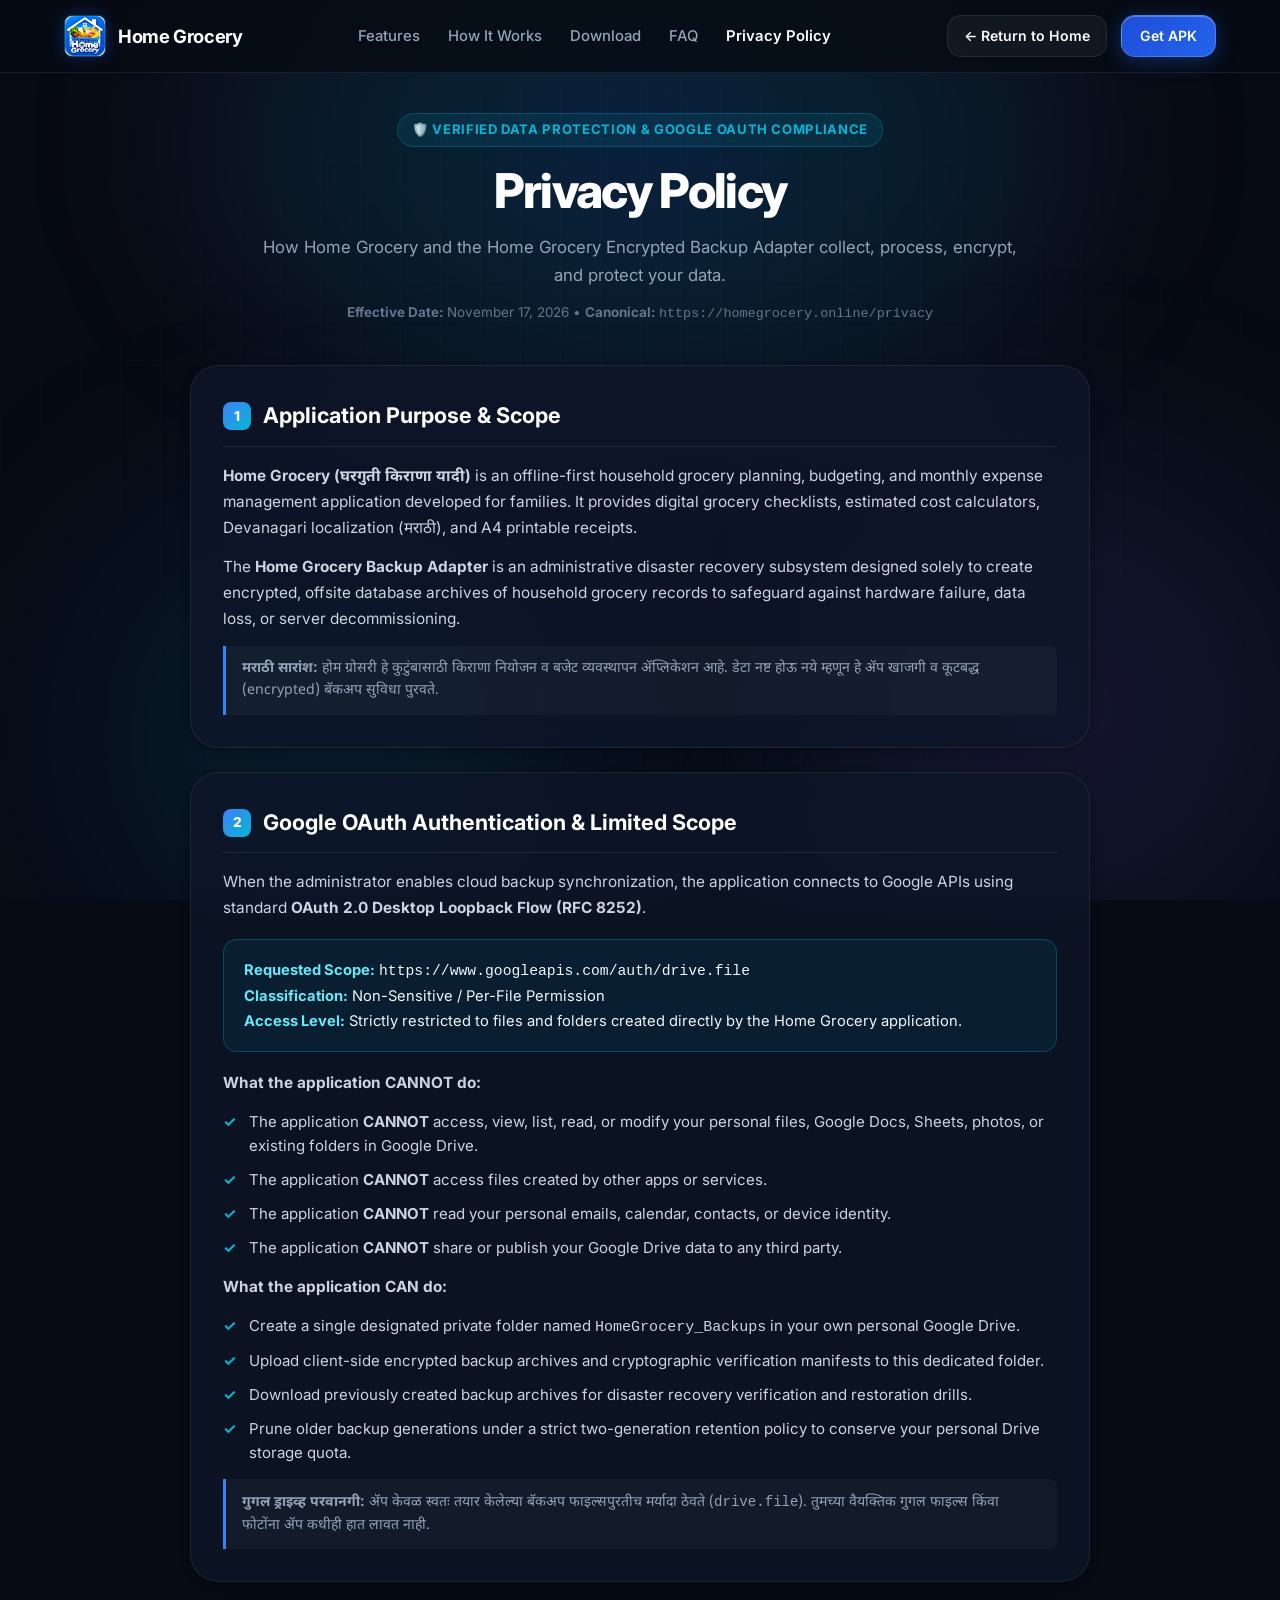
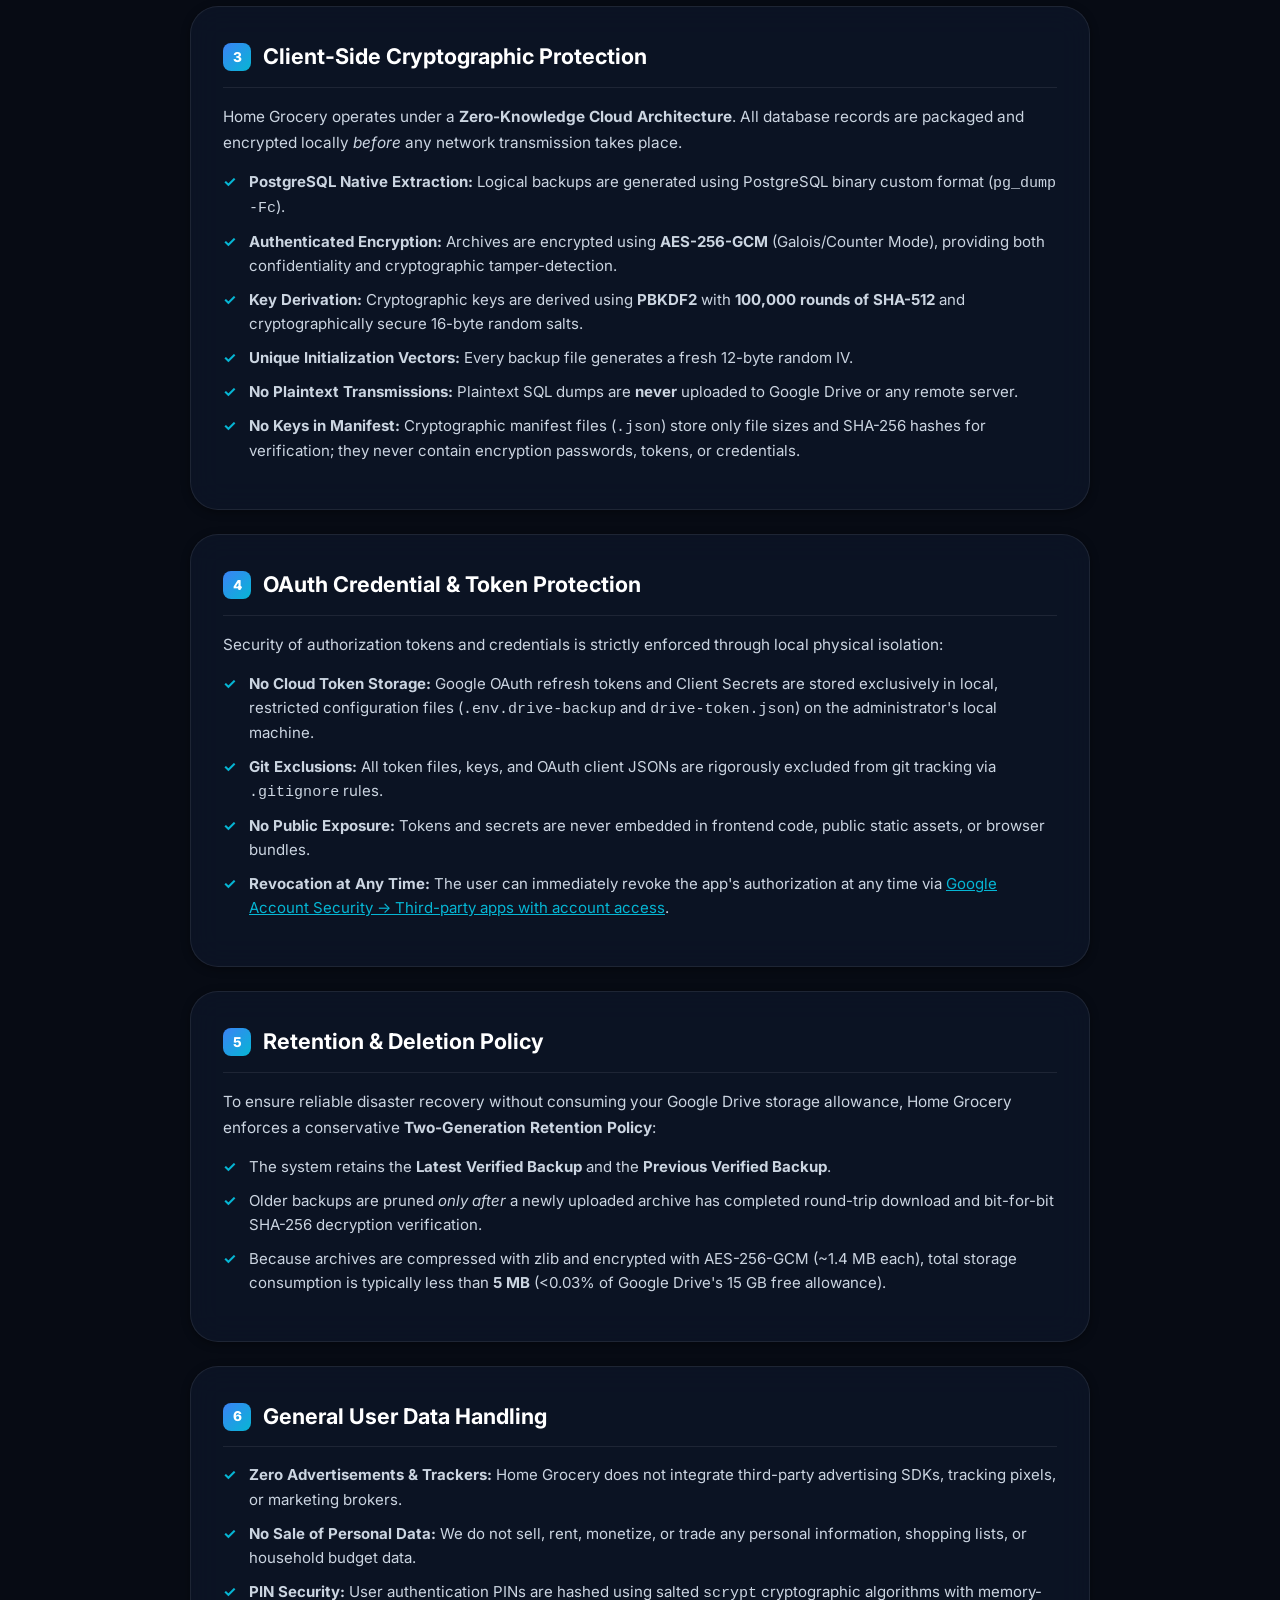
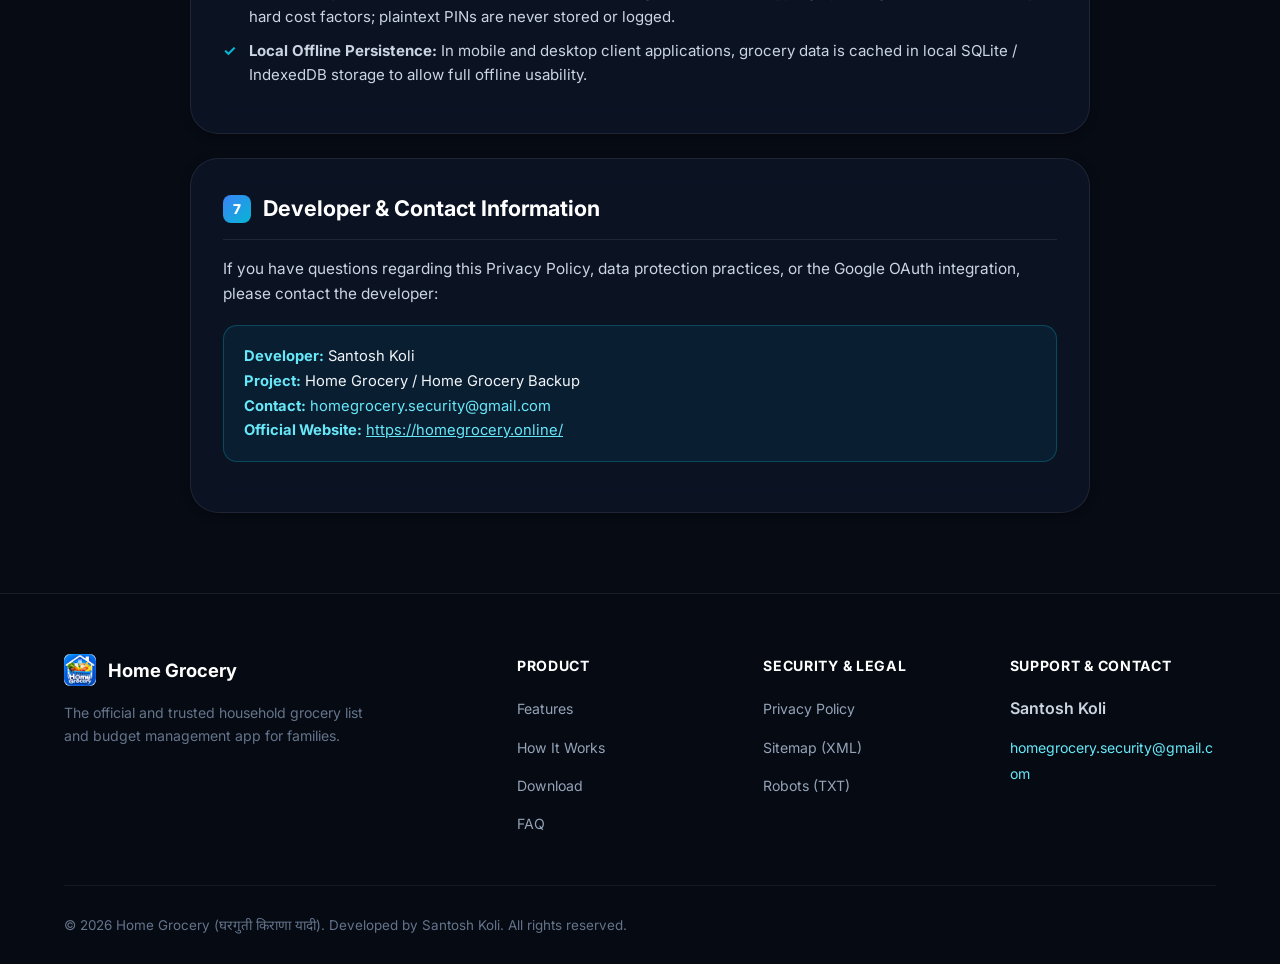
==== commit f08bdaf5: "perf(mobile): optimize for smooth 60fps on Vivo devices, add 3-bar mobile dock, and clean footer lin" ====
--- a/privacy/index.html
+++ b/privacy/index.html
@@ -308,9 +308,6 @@
             <p class="footer-desc">
               The official and trusted household grocery list and budget management app for families.
             </p>
-            <div style="font-size: 0.82rem; color: #64748b;">
-              Official Gateway: <code>homegrocery.online</code>
-            </div>
           </div>
 
           <div>
@@ -327,25 +324,22 @@
             <h4 class="footer-col-title">Security & Legal</h4>
             <ul class="footer-links">
               <li><a href="/privacy">Privacy Policy</a></li>
-              <li><a href="/update.json" target="_blank" rel="noopener">Update Manifest (JSON)</a></li>
               <li><a href="/sitemap.xml" target="_blank" rel="noopener">Sitemap (XML)</a></li>
               <li><a href="/robots.txt" target="_blank" rel="noopener">Robots (TXT)</a></li>
             </ul>
           </div>
 
           <div>
-            <h4 class="footer-col-title">Author</h4>
+            <h4 class="footer-col-title">Support & Contact</h4>
             <ul class="footer-links">
               <li style="color: #cbd5e1; font-weight: 600;">Santosh Koli</li>
-              <li><a href="https://github.com/homegrocery/download-app" target="_blank" rel="noopener">GitHub Repository</a></li>
-              <li><span style="color: #94a3b8; font-size: 0.85rem;">Support: kiritokun5796@gmail.com</span></li>
+              <li><a href="mailto:homegrocery.security@gmail.com" style="color: var(--accent-cyan-light); word-break: break-all;">homegrocery.security@gmail.com</a></li>
             </ul>
           </div>
         </div>
 
         <div class="footer-bottom">
           <p>© 2026 Home Grocery (घरगुती किराणा यादी). Developed by Santosh Koli. All rights reserved.</p>
-          <p>Production Baseline: v1.0.3 • Build 5 • versionCode 33</p>
         </div>
       </div>
     </footer>
--- a/assets/auramail.css
+++ b/assets/auramail.css
@@ -423,14 +423,79 @@
   transform: translateY(0);
 }
 
+/* Mobile Hamburger 3-Bar Button */
 .mobile-menu-btn {
   display: none;
-  background: transparent;
+  background: rgba(255, 255, 255, 0.06);
   border: 1px solid var(--border-subtle);
   color: var(--text-white);
-  padding: 8px;
+  padding: 8px 10px;
   border-radius: var(--radius-sm);
   cursor: pointer;
+  flex-direction: column;
+  justify-content: center;
+  align-items: center;
+  gap: 4px;
+  width: 42px;
+  height: 40px;
+  transition: var(--transition-fast);
+}
+
+.mobile-menu-btn:hover,
+.mobile-menu-btn:active {
+  background: rgba(255, 255, 255, 0.12);
+  border-color: var(--accent-cyan);
+}
+
+.mobile-menu-btn .bar-line {
+  display: block;
+  width: 20px;
+  height: 2.5px;
+  background: var(--text-white);
+  border-radius: 2px;
+  transition: transform 0.25s ease, opacity 0.25s ease;
+}
+
+/* Mobile Bottom 3-Bar Floating Navigation Dock (Vivo & Mobile Perspective) */
+.mobile-bottom-bar {
+  display: none;
+  position: fixed;
+  bottom: 16px;
+  left: 50%;
+  transform: translateX(-50%) translateZ(0);
+  background: #0d1527;
+  border: 1px solid rgba(59, 130, 246, 0.35);
+  box-shadow: 0 10px 30px rgba(0, 0, 0, 0.8), 0 0 20px rgba(6, 182, 212, 0.2);
+  border-radius: var(--radius-full);
+  padding: 6px 10px;
+  z-index: 999;
+  align-items: center;
+  gap: 6px;
+}
+
+.mobile-bottom-bar a {
+  display: inline-flex;
+  align-items: center;
+  gap: 6px;
+  padding: 7px 12px;
+  border-radius: var(--radius-full);
+  text-decoration: none;
+  font-size: 0.8rem;
+  font-weight: 600;
+  color: var(--text-secondary);
+  transition: var(--transition-fast);
+}
+
+.mobile-bottom-bar a:hover,
+.mobile-bottom-bar a:active {
+  color: var(--text-white);
+  background: rgba(255, 255, 255, 0.1);
+}
+
+.mobile-bottom-bar a.active-cta {
+  background: linear-gradient(135deg, var(--accent-blue), var(--accent-cyan));
+  color: var(--text-white);
+  box-shadow: 0 2px 10px rgba(6, 182, 212, 0.4);
 }
 
 .gradient-text-aura {
@@ -1271,14 +1336,51 @@
 }
 
 @media (max-width: 900px) {
+  /* Hardware Acceleration & Fast Touch for Vivo and Android Phones */
+  * {
+    -webkit-tap-highlight-color: transparent;
+  }
+  
+  /* Disable heavy multi-layer blur filters on mobile GPUs (prevents scroll lag) */
+  .aura-glow-primary,
+  .aura-glow-secondary,
+  .aura-glow-tertiary {
+    display: none !important;
+  }
+  
+  /* Smooth, GPU-friendly single radial gradient for mobile */
+  body {
+    background: radial-gradient(circle at 50% 0%, #101c38 0%, #070b14 65%) !important;
+    padding-bottom: 72px; /* clearance for mobile bottom 3-bar dock */
+  }
+
+  /* Replace GPU-taxing backdrop blur with solid high-performance dark backgrounds */
+  .site-nav,
+  .bento-card,
+  .stat-card,
+  .step-card,
+  .faq-item,
+  .download-hub-card {
+    backdrop-filter: none !important;
+    -webkit-backdrop-filter: none !important;
+    background: #0d1527 !important;
+    transform: translateZ(0);
+    contain: content;
+  }
+
+  /* Show floating mobile 3-bar dock */
+  .mobile-bottom-bar {
+    display: flex;
+  }
+
   .nav-links, .nav-actions .shimmer-btn {
     display: none;
   }
   .mobile-menu-btn {
-    display: block;
+    display: flex;
   }
   .hero-section {
-    padding: 40px 0 30px 0;
+    padding: 36px 0 24px 0;
   }
   .hero-title {
     font-size: 2.1rem;
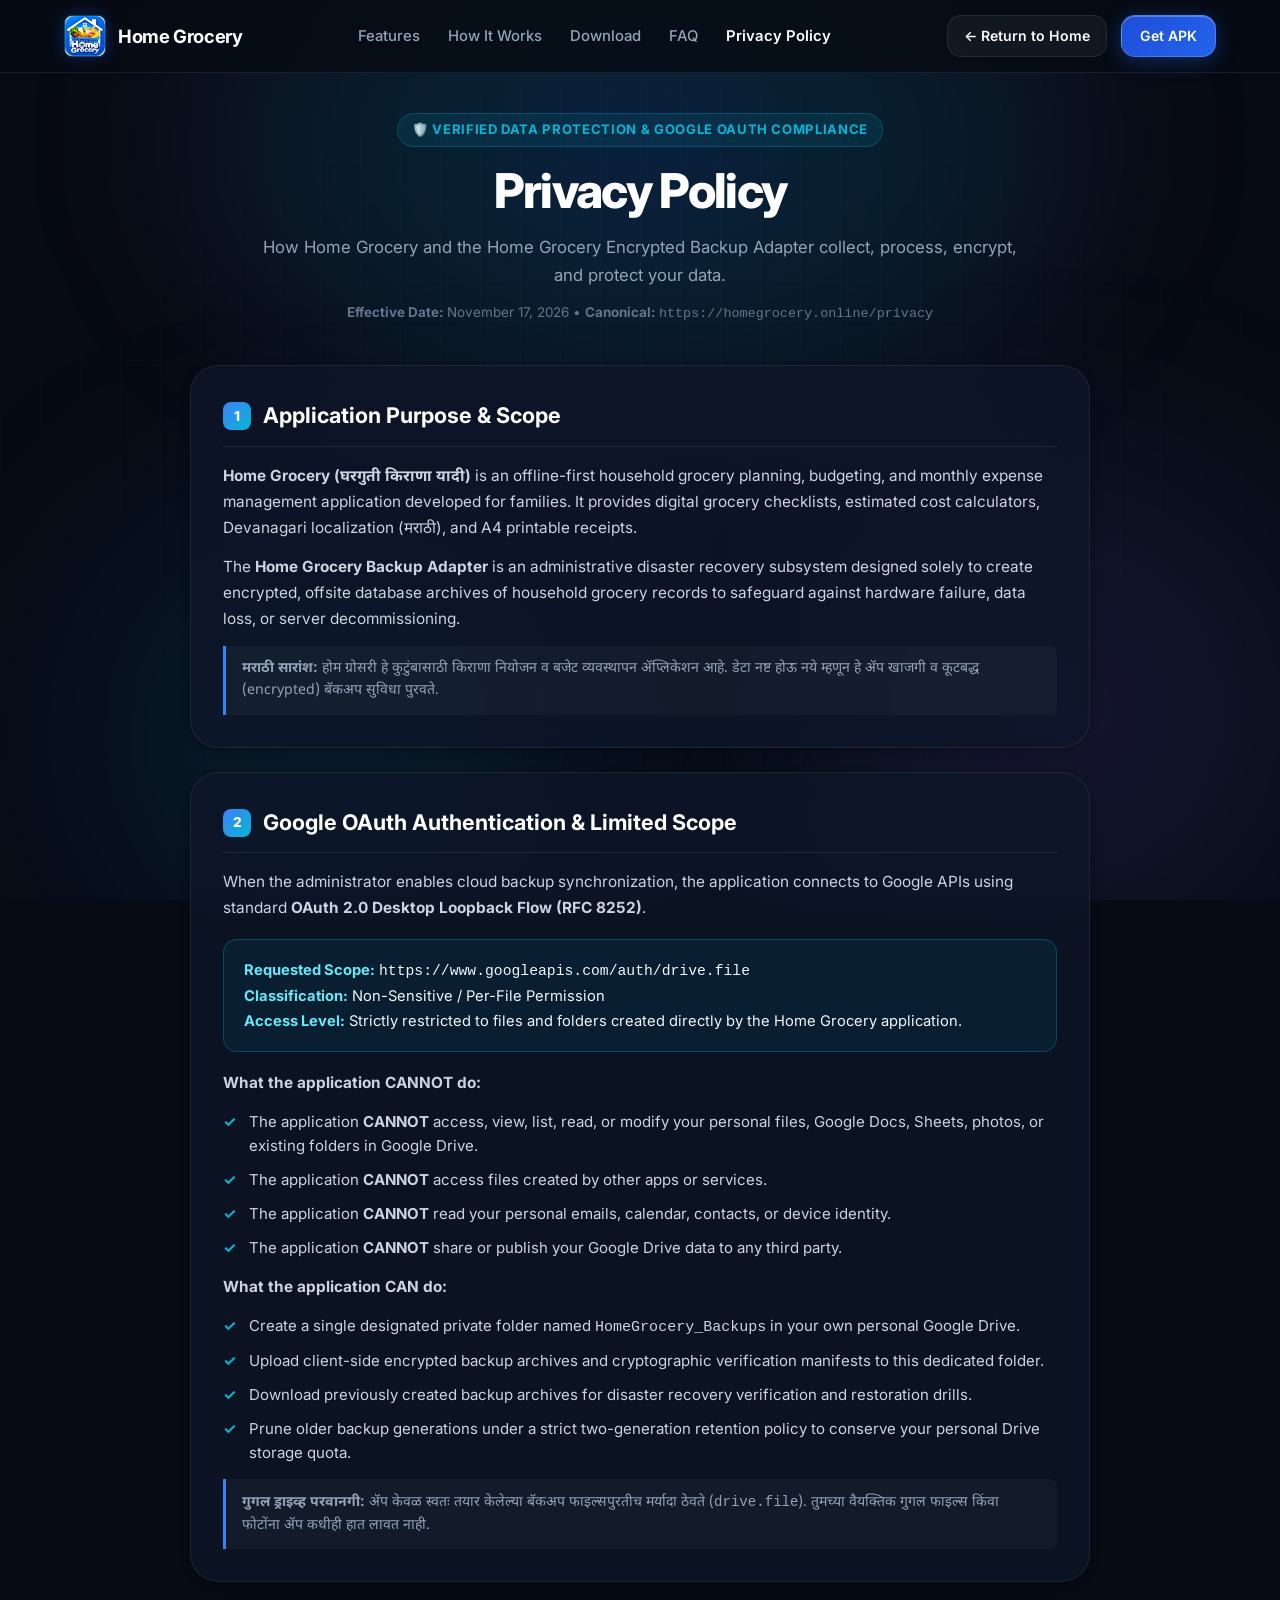
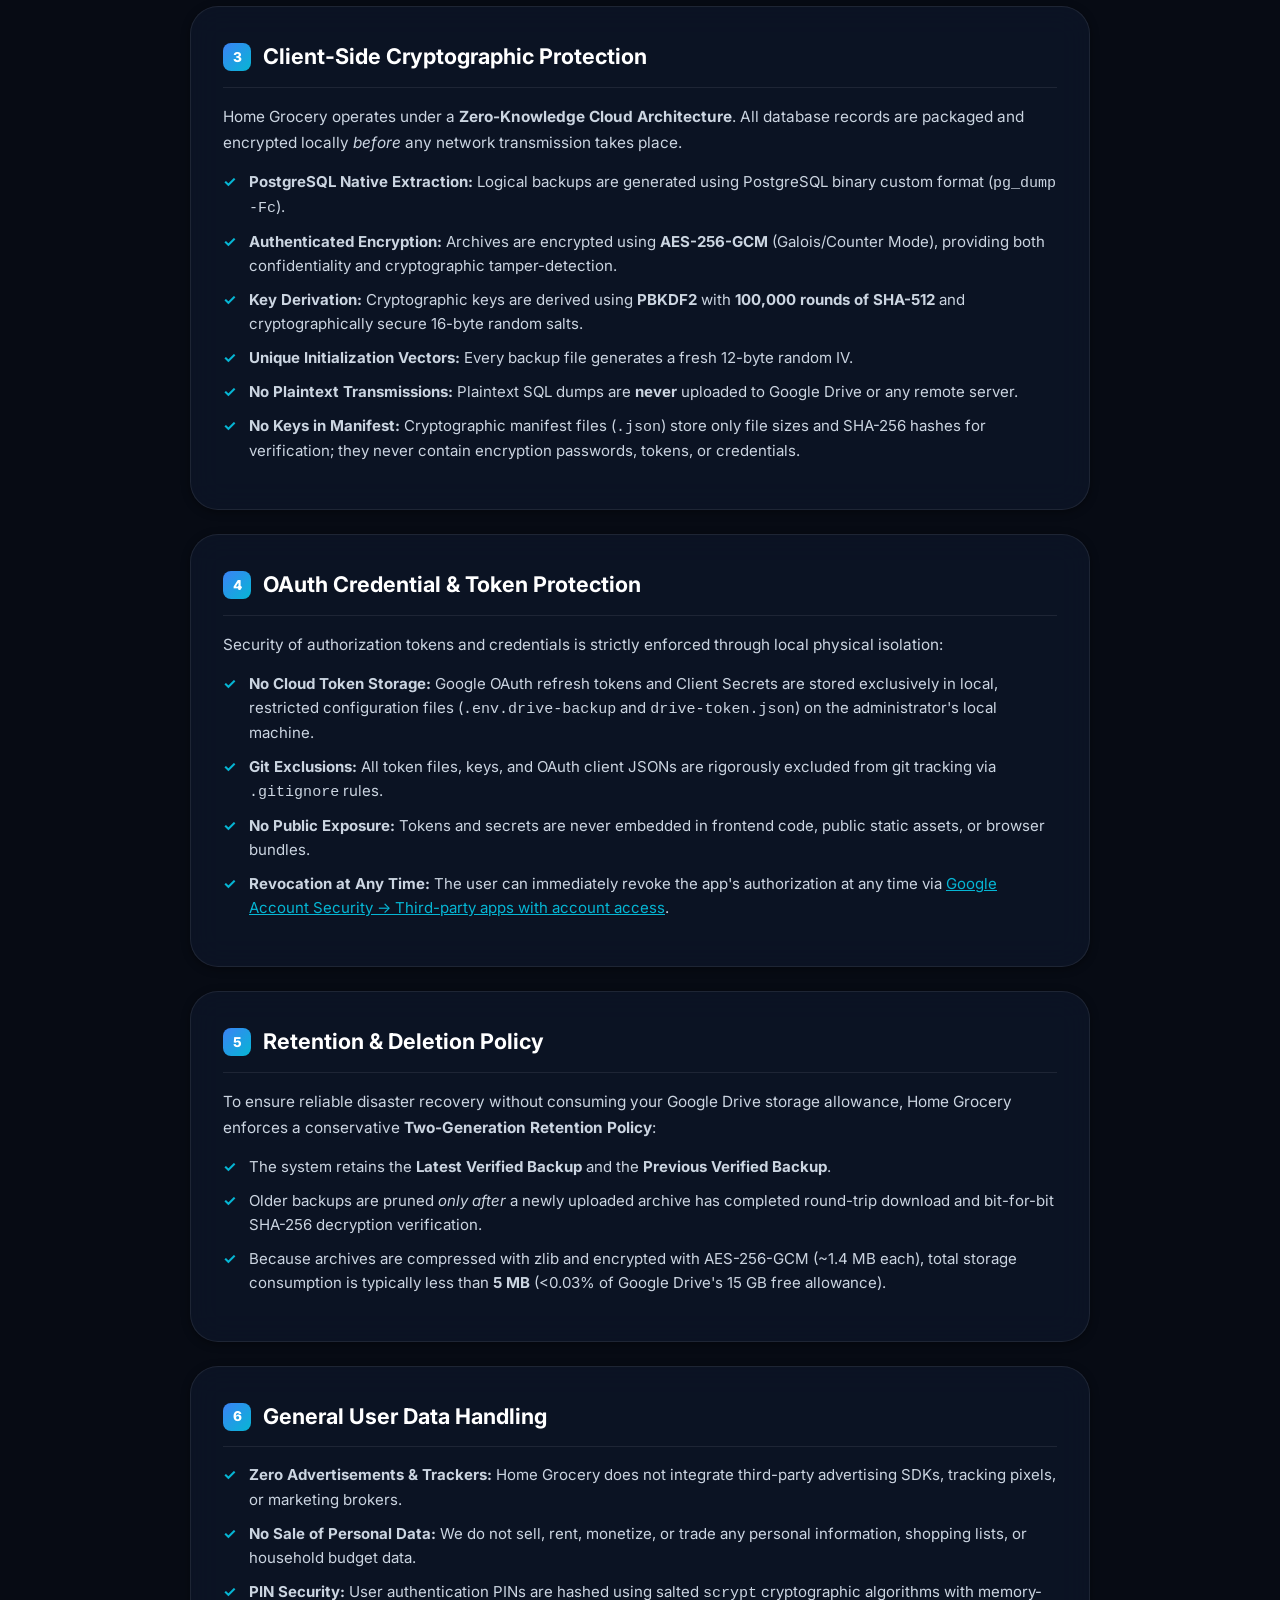
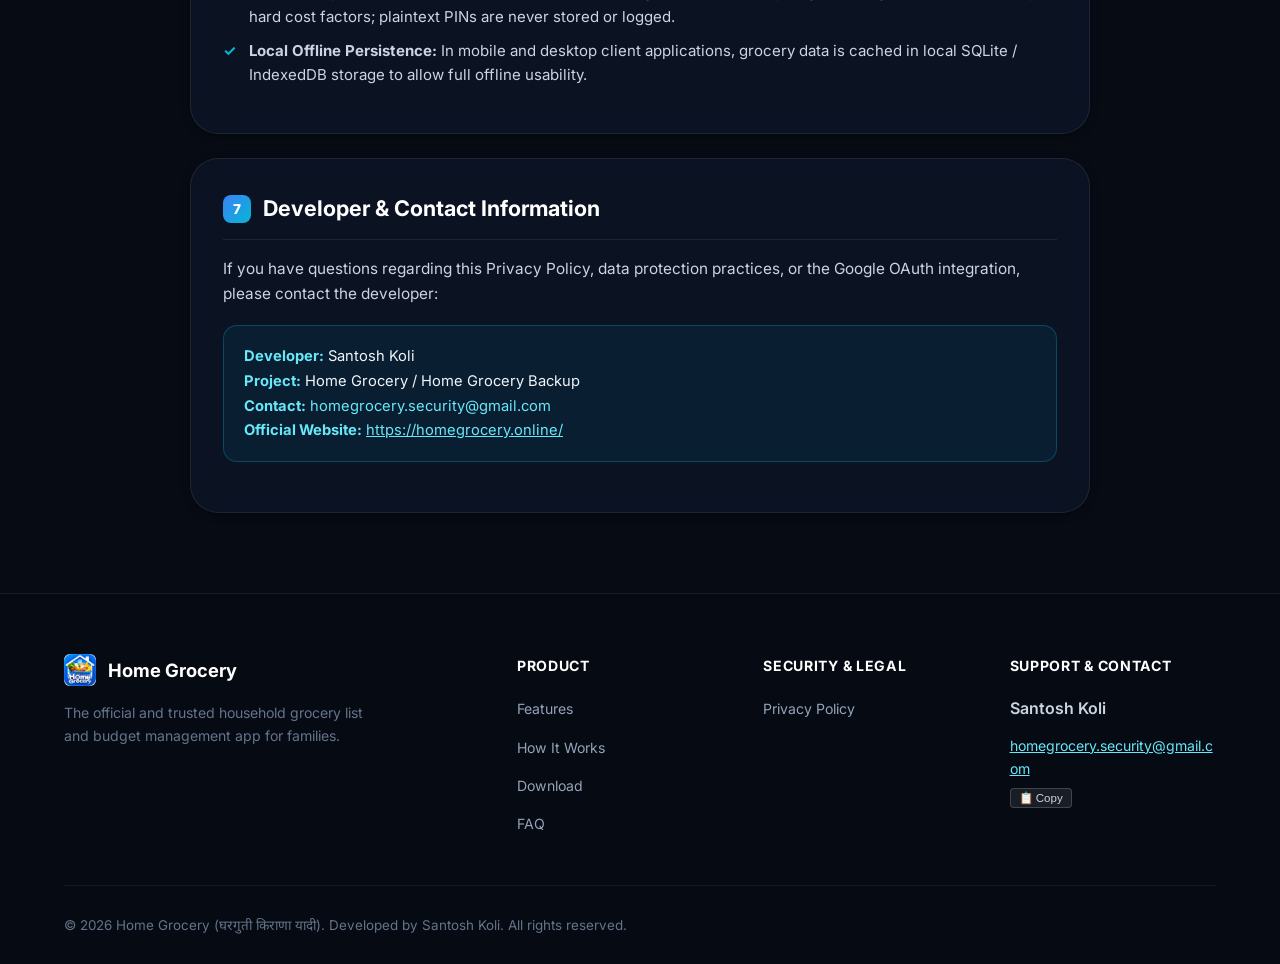
==== commit d1d4c551: "feat(announcement): restore animated marquee ticker, add copy support email button, and remove sitem" ====
--- a/privacy/index.html
+++ b/privacy/index.html
@@ -324,8 +324,6 @@
             <h4 class="footer-col-title">Security & Legal</h4>
             <ul class="footer-links">
               <li><a href="/privacy">Privacy Policy</a></li>
-              <li><a href="/sitemap.xml" target="_blank" rel="noopener">Sitemap (XML)</a></li>
-              <li><a href="/robots.txt" target="_blank" rel="noopener">Robots (TXT)</a></li>
             </ul>
           </div>
 
@@ -333,7 +331,16 @@
             <h4 class="footer-col-title">Support & Contact</h4>
             <ul class="footer-links">
               <li style="color: #cbd5e1; font-weight: 600;">Santosh Koli</li>
-              <li><a href="mailto:homegrocery.security@gmail.com" style="color: var(--accent-cyan-light); word-break: break-all;">homegrocery.security@gmail.com</a></li>
+              <li>
+                <div style="display: flex; align-items: center; gap: 8px; flex-wrap: wrap;">
+                  <a href="mailto:homegrocery.security@gmail.com?subject=Home%20Grocery%20Support" id="supportMailLink" style="color: var(--accent-cyan-light); word-break: break-all; font-size: 0.88rem; text-decoration: underline;">
+                    homegrocery.security@gmail.com
+                  </a>
+                  <button type="button" id="copySupportEmailBtn" style="background: rgba(255,255,255,0.08); border: 1px solid rgba(255,255,255,0.18); color: #cbd5e1; font-size: 0.72rem; padding: 2px 8px; border-radius: 4px; cursor: pointer; transition: all 0.2s;" title="Copy Email">
+                    📋 Copy
+                  </button>
+                </div>
+              </li>
             </ul>
           </div>
         </div>
--- a/assets/auramail.css
+++ b/assets/auramail.css
@@ -267,28 +267,130 @@
   font-weight: 700;
 }
 
-/* Announcement Top Bar */
+/* Announcement Top Bar (Animated Continuous Marquee Style) */
 .announcement-bar {
-  background: linear-gradient(90deg, rgba(37, 99, 235, 0.25), rgba(139, 92, 246, 0.25), rgba(6, 182, 212, 0.25));
-  border-bottom: 1px solid rgba(255, 255, 255, 0.08);
-  padding: 8px 16px;
-  text-align: center;
+  position: relative;
+  width: 100%;
+  z-index: 90;
+  overflow: hidden;
+  background: linear-gradient(90deg, #1e1b4b 0%, #3b0764 50%, #1e1b4b 100%);
+  border-bottom: 1px solid rgba(168, 85, 247, 0.35);
+  box-shadow: 0 4px 15px rgba(147, 51, 234, 0.15);
+  display: flex;
+  align-items: center;
+  height: 38px;
+}
+
+.announcement-badge-fixed {
+  flex-shrink: 0;
+  display: flex;
+  align-items: center;
+  gap: 8px;
+  padding: 0 16px;
+  height: 100%;
+  background: rgba(30, 27, 75, 0.96);
+  border-right: 1px solid rgba(168, 85, 247, 0.35);
+  z-index: 10;
+  font-size: 0.78rem;
+  font-weight: 800;
+  text-transform: uppercase;
+  color: #f3e8ff;
+  letter-spacing: 0.04em;
+  box-shadow: 4px 0 12px rgba(0, 0, 0, 0.35);
+}
+
+.announcement-badge-fixed .pulse-dot {
+  width: 7px;
+  height: 7px;
+  border-radius: 50%;
+  background: #34d399;
+  box-shadow: 0 0 8px #34d399;
+  display: inline-block;
+  animation: pulseDot 2s infinite ease-in-out;
+}
+
+.announcement-track-wrapper {
+  position: relative;
+  flex: 1;
+  overflow: hidden;
+  height: 100%;
+  display: flex;
+  align-items: center;
+}
+
+.announcement-fade-left {
+  position: absolute;
+  left: 0;
+  top: 0;
+  bottom: 0;
+  width: 24px;
+  background: linear-gradient(to right, rgba(30, 27, 75, 0.95), transparent);
+  z-index: 2;
+  pointer-events: none;
+}
+
+.announcement-fade-right {
+  position: absolute;
+  right: 0;
+  top: 0;
+  bottom: 0;
+  width: 32px;
+  background: linear-gradient(to left, rgba(30, 27, 75, 0.95), transparent);
+  z-index: 2;
+  pointer-events: none;
+}
+
+.announcement-marquee-track {
+  display: flex;
+  align-items: center;
+  width: max-content;
+  white-space: nowrap;
+  animation: announcementMarquee 26s linear infinite;
+  will-change: transform;
+}
+
+.announcement-bar:hover .announcement-marquee-track,
+.announcement-bar:active .announcement-marquee-track,
+.announcement-track-wrapper:hover .announcement-marquee-track {
+  animation-play-state: paused;
+}
+
+@keyframes announcementMarquee {
+  0% { transform: translateX(0); }
+  100% { transform: translateX(-50%); }
+}
+
+.marquee-item {
+  display: inline-flex;
+  align-items: center;
+  gap: 10px;
+  padding: 0 18px;
   font-size: 0.84rem;
-  color: var(--text-secondary);
-  display: flex;
-  align-items: center;
-  justify-content: center;
-  gap: 10px;
-}
-
-.announcement-badge {
+  color: #f8fafc;
+}
+
+.marquee-item a {
+  color: #38bdf8;
+  font-weight: 700;
+  text-decoration: underline;
+  margin-left: 6px;
+}
+
+.marquee-pill {
   background: rgba(6, 182, 212, 0.2);
-  color: var(--accent-cyan-light);
-  border: 1px solid rgba(6, 182, 212, 0.35);
+  border: 1px solid rgba(6, 182, 212, 0.4);
+  color: #67e8f9;
+  font-size: 0.72rem;
+  font-weight: 700;
   padding: 2px 8px;
   border-radius: var(--radius-full);
-  font-weight: 700;
-  font-size: 0.75rem;
+}
+
+.marquee-star {
+  color: rgba(192, 132, 252, 0.7);
+  font-size: 0.85rem;
+  margin: 0 10px;
+  user-select: none;
 }
 
 /* React Bits Inspired Shimmer Button */
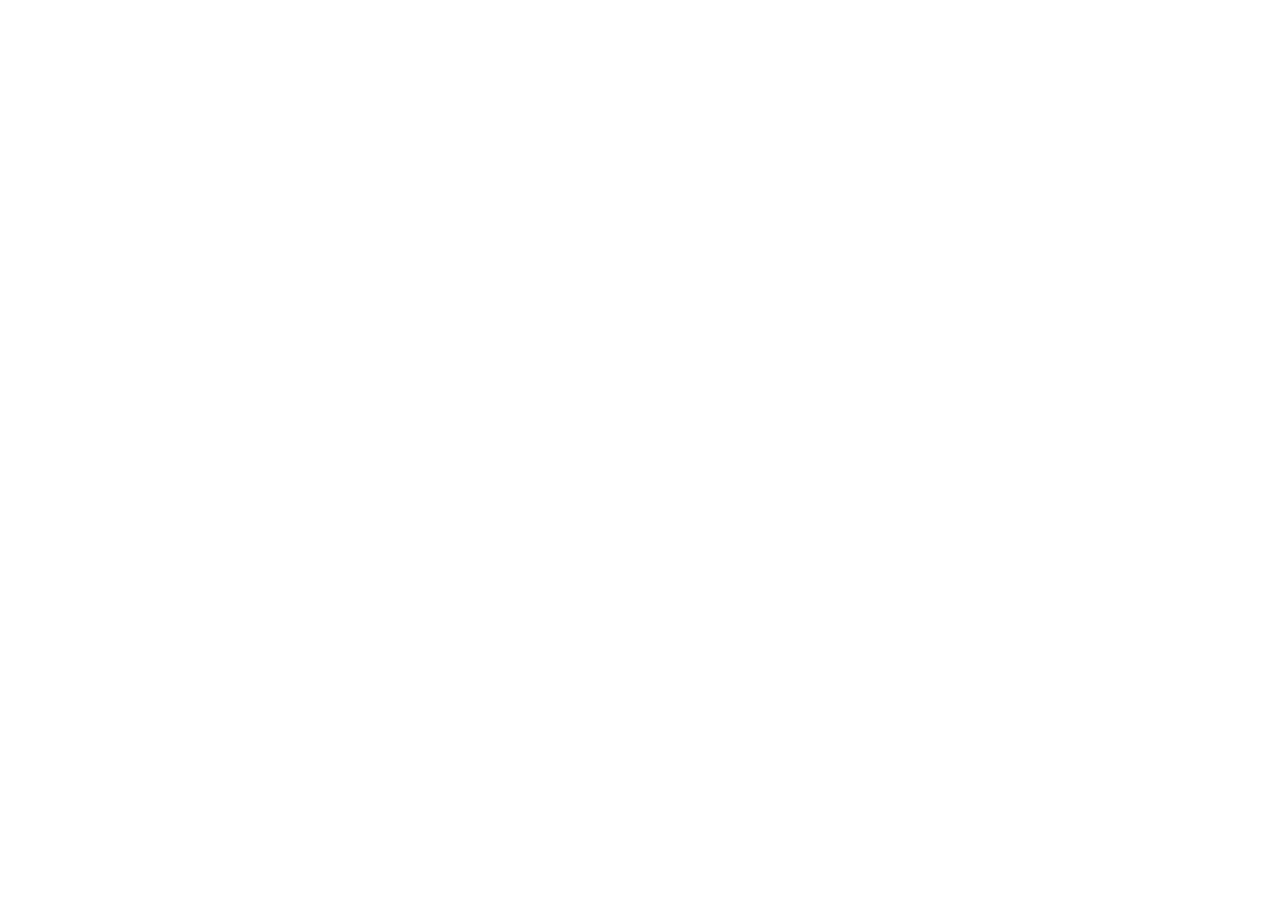
==== commit d1de89e6: "seo(bing): add msvalidate.01 meta tag, automatic HTTPS upgrade CSP and JS redirect, and update sitem" ====
--- a/privacy/index.html
+++ b/privacy/index.html
@@ -8,6 +8,13 @@
     <meta name="theme-color" content="#070b14" />
     <title>Privacy Policy | Home Grocery (घरगुती किराणा यादी)</title>
     <meta name="description" content="Official Privacy Policy, Data Protection, and Google OAuth Compliance Practices for Home Grocery and Home Grocery Encrypted Backup System." />
+    <meta name="msvalidate.01" content="175fed07c749484a8e3c341a2fa1de1e" />
+    <meta http-equiv="Content-Security-Policy" content="upgrade-insecure-requests" />
+    <script>
+      if (location.protocol === 'http:' && location.hostname !== 'localhost' && location.hostname !== '127.0.0.1') {
+        location.replace('https://' + location.host + location.pathname + location.search + location.hash);
+      }
+    </script>
     <link rel="canonical" href="https://homegrocery.online/privacy" />
 
     <!-- Google Fonts -->
--- a/assets/auramail.css
+++ b/assets/auramail.css
@@ -267,15 +267,15 @@
   font-weight: 700;
 }
 
-/* Announcement Top Bar (Animated Continuous Marquee Style) */
+/* Announcement Top Bar (AuraMail Deep Navy & Electric Cyan Theme) */
 .announcement-bar {
   position: relative;
   width: 100%;
   z-index: 90;
   overflow: hidden;
-  background: linear-gradient(90deg, #1e1b4b 0%, #3b0764 50%, #1e1b4b 100%);
-  border-bottom: 1px solid rgba(168, 85, 247, 0.35);
-  box-shadow: 0 4px 15px rgba(147, 51, 234, 0.15);
+  background: linear-gradient(90deg, #070e1e 0%, #0d1f3c 50%, #070e1e 100%);
+  border-bottom: 1px solid rgba(56, 189, 248, 0.25);
+  box-shadow: 0 4px 18px rgba(2, 132, 199, 0.15);
   display: flex;
   align-items: center;
   height: 38px;
@@ -288,13 +288,13 @@
   gap: 8px;
   padding: 0 16px;
   height: 100%;
-  background: rgba(30, 27, 75, 0.96);
-  border-right: 1px solid rgba(168, 85, 247, 0.35);
+  background: rgba(11, 22, 44, 0.98);
+  border-right: 1px solid rgba(56, 189, 248, 0.25);
   z-index: 10;
   font-size: 0.78rem;
   font-weight: 800;
   text-transform: uppercase;
-  color: #f3e8ff;
+  color: #e0f2fe;
   letter-spacing: 0.04em;
   box-shadow: 4px 0 12px rgba(0, 0, 0, 0.35);
 }
@@ -324,7 +324,7 @@
   top: 0;
   bottom: 0;
   width: 24px;
-  background: linear-gradient(to right, rgba(30, 27, 75, 0.95), transparent);
+  background: linear-gradient(to right, rgba(11, 22, 44, 0.98), transparent);
   z-index: 2;
   pointer-events: none;
 }
@@ -335,7 +335,7 @@
   top: 0;
   bottom: 0;
   width: 32px;
-  background: linear-gradient(to left, rgba(30, 27, 75, 0.95), transparent);
+  background: linear-gradient(to left, rgba(11, 22, 44, 0.98), transparent);
   z-index: 2;
   pointer-events: none;
 }
@@ -377,9 +377,9 @@
 }
 
 .marquee-pill {
-  background: rgba(6, 182, 212, 0.2);
-  border: 1px solid rgba(6, 182, 212, 0.4);
-  color: #67e8f9;
+  background: rgba(14, 165, 233, 0.2);
+  border: 1px solid rgba(56, 189, 248, 0.4);
+  color: #38bdf8;
   font-size: 0.72rem;
   font-weight: 700;
   padding: 2px 8px;
@@ -387,7 +387,7 @@
 }
 
 .marquee-star {
-  color: rgba(192, 132, 252, 0.7);
+  color: rgba(56, 189, 248, 0.75);
   font-size: 0.85rem;
   margin: 0 10px;
   user-select: none;
@@ -1546,3 +1546,680 @@
     animation: none;
   }
 }
+
+/* ======================================================== */
+/* CRYPTOGRAPHIC DOWNLOAD & INTEGRITY VAULT MODAL STYLES    */
+/* ======================================================== */
+.dl-modal-backdrop {
+  position: fixed;
+  inset: 0;
+  z-index: 100000;
+  background: rgba(3, 7, 18, 0.86);
+  backdrop-filter: blur(16px);
+  -webkit-backdrop-filter: blur(16px);
+  display: flex;
+  align-items: center;
+  justify-content: center;
+  padding: 16px;
+  animation: dlFadeIn 0.25s cubic-bezier(0.16, 1, 0.3, 1);
+}
+
+.dl-modal-card {
+  background: linear-gradient(180deg, #0b1528 0%, #060c18 100%);
+  border: 1px solid rgba(56, 189, 248, 0.3);
+  box-shadow: 0 25px 60px rgba(0, 0, 0, 0.95), 0 0 50px rgba(6, 182, 212, 0.2);
+  border-radius: 24px;
+  max-width: 580px;
+  width: 100%;
+  max-height: 94vh;
+  overflow-y: auto;
+  position: relative;
+  color: #ffffff;
+  animation: dlScaleIn 0.28s cubic-bezier(0.16, 1, 0.3, 1);
+}
+
+.dl-modal-header {
+  display: flex;
+  align-items: center;
+  justify-content: space-between;
+  padding: 20px 24px 16px;
+  border-bottom: 1px solid rgba(255, 255, 255, 0.08);
+  background: rgba(15, 23, 42, 0.5);
+  position: sticky;
+  top: 0;
+  z-index: 10;
+  backdrop-filter: blur(8px);
+}
+
+.dl-header-left {
+  display: flex;
+  align-items: center;
+  gap: 12px;
+}
+
+.dl-pulse-dot {
+  width: 10px;
+  height: 10px;
+  border-radius: 50%;
+  background: #06b6d4;
+  box-shadow: 0 0 12px #06b6d4;
+  animation: pulseGlow 1.8s infinite;
+  flex-shrink: 0;
+}
+
+.dl-modal-title {
+  font-size: 1.15rem;
+  font-weight: 700;
+  color: #ffffff;
+  margin: 0;
+  letter-spacing: -0.01em;
+}
+
+.dl-modal-sub {
+  font-size: 0.78rem;
+  color: #94a3b8;
+  display: block;
+  margin-top: 2px;
+}
+
+.dl-close-btn {
+  background: rgba(255, 255, 255, 0.06);
+  border: 1px solid rgba(255, 255, 255, 0.12);
+  color: #94a3b8;
+  width: 36px;
+  height: 36px;
+  border-radius: 10px;
+  cursor: pointer;
+  display: flex;
+  align-items: center;
+  justify-content: center;
+  transition: all 0.2s ease;
+  flex-shrink: 0;
+  position: relative;
+  z-index: 25;
+  pointer-events: auto;
+}
+
+.dl-close-btn svg {
+  pointer-events: none;
+}
+
+.dl-close-btn:hover {
+  background: rgba(239, 68, 68, 0.2);
+  border-color: rgba(239, 68, 68, 0.4);
+  color: #f87171;
+  transform: scale(1.05);
+}
+
+.dl-meta-pill-box {
+  display: grid;
+  grid-template-columns: repeat(2, 1fr);
+  gap: 10px;
+  margin: 18px 24px 14px;
+  padding: 14px 16px;
+  background: rgba(15, 23, 42, 0.65);
+  border: 1px solid rgba(56, 189, 248, 0.18);
+  border-radius: 14px;
+}
+
+.dl-meta-item {
+  display: flex;
+  align-items: center;
+  justify-content: space-between;
+  font-size: 0.8rem;
+}
+
+.dl-meta-label {
+  color: #94a3b8;
+}
+
+.dl-meta-val {
+  color: #e2e8f0;
+  font-weight: 600;
+  font-family: monospace;
+}
+
+.dl-pill-cyan {
+  color: #38bdf8 !important;
+  background: rgba(6, 182, 212, 0.15);
+  padding: 2px 8px;
+  border-radius: 6px;
+  font-size: 0.74rem;
+  border: 1px solid rgba(6, 182, 212, 0.3);
+}
+
+.dl-pipeline-steps {
+  display: flex;
+  align-items: center;
+  justify-content: space-between;
+  margin: 16px 24px 18px;
+  padding: 0 4px;
+}
+
+.dl-step {
+  display: flex;
+  flex-direction: column;
+  align-items: center;
+  gap: 6px;
+  position: relative;
+  z-index: 2;
+}
+
+.dl-step-indicator {
+  width: 28px;
+  height: 28px;
+  border-radius: 50%;
+  background: #0f172a;
+  border: 2px solid #334155;
+  display: flex;
+  align-items: center;
+  justify-content: center;
+  font-size: 0.78rem;
+  font-weight: 700;
+  color: #94a3b8;
+  transition: all 0.25s ease;
+}
+
+.dl-step.active .dl-step-indicator {
+  border-color: #06b6d4;
+  background: rgba(6, 182, 212, 0.2);
+  color: #38bdf8;
+  box-shadow: 0 0 14px rgba(6, 182, 212, 0.5);
+}
+
+.dl-step.completed .dl-step-indicator {
+  border-color: #10b981;
+  background: #10b981;
+  color: #ffffff;
+}
+
+.dl-step .dl-step-check {
+  display: none;
+}
+
+.dl-step.completed .dl-step-check {
+  display: block;
+}
+
+.dl-step.completed .dl-step-num {
+  display: none;
+}
+
+.dl-step-text {
+  font-size: 0.7rem;
+  color: #64748b;
+  font-weight: 600;
+  text-align: center;
+  white-space: nowrap;
+  transition: color 0.2s ease;
+}
+
+.dl-step.active .dl-step-text {
+  color: #38bdf8;
+}
+
+.dl-step.completed .dl-step-text {
+  color: #10b981;
+}
+
+.dl-step-line {
+  flex: 1;
+  height: 2px;
+  background: #1e293b;
+  margin: -14px 6px 0;
+  transition: background 0.3s ease;
+}
+
+.dl-step-line.completed {
+  background: #10b981;
+  box-shadow: 0 0 8px rgba(16, 185, 129, 0.5);
+}
+
+.dl-progress-container {
+  margin: 0 24px 16px;
+  padding: 16px;
+  background: rgba(15, 23, 42, 0.8);
+  border: 1px solid rgba(255, 255, 255, 0.08);
+  border-radius: 16px;
+}
+
+.dl-progress-header {
+  display: flex;
+  align-items: center;
+  justify-content: space-between;
+  margin-bottom: 10px;
+  font-size: 0.85rem;
+  font-weight: 600;
+}
+
+.dl-status-label {
+  color: #38bdf8;
+  display: flex;
+  align-items: center;
+  gap: 8px;
+}
+
+.dl-progress-percent {
+  font-family: monospace;
+  font-size: 1.05rem;
+  font-weight: 800;
+  color: #ffffff;
+}
+
+.dl-progress-track {
+  width: 100%;
+  height: 10px;
+  background: rgba(15, 23, 42, 0.9);
+  border-radius: 8px;
+  overflow: hidden;
+  border: 1px solid rgba(255, 255, 255, 0.1);
+  position: relative;
+}
+
+.dl-progress-bar {
+  height: 100%;
+  background: linear-gradient(90deg, #06b6d4, #2563eb, #38bdf8);
+  border-radius: 8px;
+  transition: width 0.15s ease-out;
+  position: relative;
+}
+
+.dl-progress-glow {
+  position: absolute;
+  right: 0;
+  top: 0;
+  bottom: 0;
+  width: 14px;
+  background: #ffffff;
+  filter: blur(3px);
+  opacity: 0.8;
+}
+
+.dl-progress-footer {
+  display: flex;
+  align-items: center;
+  justify-content: space-between;
+  margin-top: 8px;
+  font-size: 0.74rem;
+  color: #94a3b8;
+  font-family: monospace;
+}
+
+.dl-checksum-card {
+  margin: 0 24px 16px;
+  padding: 14px 16px;
+  background: rgba(7, 14, 28, 0.75);
+  border: 1px solid rgba(56, 189, 248, 0.16);
+  border-radius: 14px;
+  display: flex;
+  flex-direction: column;
+  gap: 8px;
+}
+
+.dl-cs-row {
+  display: flex;
+  flex-direction: column;
+  gap: 3px;
+  font-size: 0.74rem;
+}
+
+.dl-cs-label {
+  color: #94a3b8;
+  font-weight: 600;
+}
+
+.dl-cs-hash {
+  word-break: break-all;
+  font-size: 0.72rem;
+  color: #cbd5e1;
+  background: rgba(0, 0, 0, 0.4);
+  padding: 5px 8px;
+  border-radius: 6px;
+  border: 1px solid rgba(255, 255, 255, 0.06);
+}
+
+.dl-cs-hash.text-cyan {
+  color: #38bdf8;
+  border-color: rgba(6, 182, 212, 0.35);
+}
+
+.dl-verdict-badge {
+  display: inline-flex;
+  align-items: center;
+  gap: 6px;
+  padding: 6px 12px;
+  background: rgba(16, 185, 129, 0.15);
+  border: 1px solid rgba(16, 185, 129, 0.4);
+  border-radius: 8px;
+  color: #34d399;
+  font-size: 0.78rem;
+  font-weight: 700;
+}
+
+.dl-install-guide {
+  margin: 0 24px 16px;
+  padding: 14px 16px;
+  background: rgba(30, 41, 59, 0.6);
+  border: 1px solid rgba(234, 179, 8, 0.35);
+  border-radius: 14px;
+  display: flex;
+  gap: 12px;
+  align-items: flex-start;
+  animation: dlFadeIn 0.3s ease;
+}
+
+.dl-guide-icon {
+  font-size: 1.4rem;
+  line-height: 1;
+}
+
+.dl-guide-content h4 {
+  margin: 0 0 6px;
+  font-size: 0.85rem;
+  color: #fde047;
+  font-weight: 700;
+}
+
+.dl-guide-content ol {
+  margin: 0;
+  padding-left: 18px;
+  font-size: 0.78rem;
+  color: #cbd5e1;
+  line-height: 1.5;
+}
+
+.dl-modal-actions {
+  display: flex;
+  align-items: center;
+  justify-content: flex-end;
+  gap: 12px;
+  padding: 16px 24px 20px;
+  border-top: 1px solid rgba(255, 255, 255, 0.08);
+  background: rgba(15, 23, 42, 0.5);
+  position: sticky;
+  bottom: 0;
+  backdrop-filter: blur(8px);
+}
+
+.dl-btn-cancel {
+  background: rgba(255, 255, 255, 0.05);
+  border: 1px solid rgba(255, 255, 255, 0.15);
+  color: #cbd5e1;
+  padding: 10px 18px;
+  border-radius: 12px;
+  font-size: 0.85rem;
+  font-weight: 600;
+  cursor: pointer;
+  transition: all 0.2s ease;
+  position: relative;
+  z-index: 25;
+  pointer-events: auto;
+}
+
+.dl-btn-cancel:hover {
+  background: rgba(239, 68, 68, 0.2);
+  border-color: rgba(239, 68, 68, 0.4);
+  color: #fca5a5;
+}
+
+@keyframes dlFadeIn {
+  from { opacity: 0; }
+  to { opacity: 1; }
+}
+
+@keyframes dlScaleIn {
+  from { opacity: 0; transform: scale(0.95) translateY(10px); }
+  to { opacity: 1; transform: scale(1) translateY(0); }
+}
+
+@media (max-width: 640px) {
+  .dl-modal-card {
+    border-radius: 20px;
+  }
+  .dl-modal-header,
+  .dl-meta-pill-box,
+  .dl-pipeline-steps,
+  .dl-progress-container,
+  .dl-checksum-card,
+  .dl-install-guide,
+  .dl-modal-actions {
+    margin-left: 14px;
+    margin-right: 14px;
+    padding-left: 14px;
+    padding-right: 14px;
+  }
+  .dl-meta-pill-box {
+    grid-template-columns: 1fr;
+    gap: 8px;
+  }
+  .dl-step-text {
+    font-size: 0.64rem;
+  }
+}
+
+/* ======================================================== */
+/* OFFICIAL MOBILE APP 3D MOCKUP SHOWCASE (Pure Mobile App) */
+/* ======================================================== */
+.mockup-wrapper {
+  position: relative;
+  max-width: 420px;
+  margin: 36px auto 0;
+  perspective: 1200px;
+  display: flex;
+  justify-content: center;
+}
+
+.phone-frame {
+  position: relative;
+  width: 380px;
+  max-width: 92vw;
+  background: #030712;
+  border: 4px solid #334155;
+  border-radius: 46px;
+  padding: 14px 10px 18px;
+  box-shadow: 
+    0 30px 80px rgba(0, 0, 0, 0.9),
+    0 0 50px rgba(6, 182, 212, 0.25),
+    inset 0 0 10px rgba(255, 255, 255, 0.1);
+  transform: perspective(1000px) rotateX(3deg);
+  transition: transform 0.4s cubic-bezier(0.16, 1, 0.3, 1), box-shadow 0.4s ease;
+}
+
+.phone-frame:hover {
+  transform: perspective(1000px) rotateX(0deg) translateY(-4px);
+  box-shadow: 
+    0 35px 90px rgba(0, 0, 0, 0.95),
+    0 0 60px rgba(6, 182, 212, 0.35);
+}
+
+.phone-speaker-notch {
+  width: 90px;
+  height: 14px;
+  background: #090e17;
+  border-radius: 10px;
+  margin: 0 auto 10px;
+  display: flex;
+  align-items: center;
+  justify-content: center;
+  gap: 8px;
+}
+
+.phone-camera {
+  width: 6px;
+  height: 6px;
+  border-radius: 50%;
+  background: #1e293b;
+  border: 1px solid rgba(56, 189, 248, 0.3);
+}
+
+.phone-speaker {
+  width: 32px;
+  height: 3px;
+  border-radius: 3px;
+  background: #334155;
+}
+
+.phone-screen {
+  background: #090e1a;
+  border-radius: 34px;
+  border: 1px solid rgba(255, 255, 255, 0.08);
+  padding: 20px 16px;
+  overflow: hidden;
+  text-align: left;
+}
+
+.phone-home-indicator {
+  width: 110px;
+  height: 4px;
+  border-radius: 4px;
+  background: rgba(255, 255, 255, 0.25);
+  margin: 12px auto 0;
+}
+
+/* ======================================================== */
+/* COMPLETE WEBSITE RESPONSIVE PERSPECTIVE MATRIX           */
+/* (Desktop PC, Laptop Widescreen, Tablet & Mobile Phone)   */
+/* ======================================================== */
+
+/* 1. Desktop PC Perspective (Large Screens: 1440px and above) */
+@media (min-width: 1440px) {
+  .container {
+    max-width: 1240px;
+  }
+  .hero-title {
+    font-size: 3.5rem;
+    line-height: 1.15;
+  }
+  .hero-subtitle {
+    font-size: 1.18rem;
+    max-width: 780px;
+  }
+  .bento-grid {
+    gap: 24px;
+  }
+  .stat-card {
+    padding: 32px 28px;
+  }
+}
+
+/* 2. Laptop Perspective (1024px to 1439px) */
+@media (min-width: 1024px) and (max-width: 1439px) {
+  .container {
+    max-width: 1060px;
+    padding: 0 24px;
+  }
+  .hero-title {
+    font-size: 2.85rem;
+  }
+  .hero-subtitle {
+    font-size: 1.05rem;
+  }
+  .phone-frame {
+    width: 360px;
+  }
+}
+
+/* 3. Tablet & Medium Screen Perspective (768px to 1023px) */
+@media (min-width: 768px) and (max-width: 1023px) {
+  .container {
+    padding: 0 20px;
+  }
+  .hero-title {
+    font-size: 2.4rem;
+  }
+  .bento-col-8,
+  .bento-col-4 {
+    grid-column: span 6;
+  }
+  .stats-grid {
+    grid-template-columns: repeat(2, 1fr);
+  }
+}
+
+/* 4. Mobile Phone Perspective (Under 768px, specifically Vivo/Android) */
+@media (max-width: 767px) {
+  body {
+    overflow-x: hidden;
+    padding-bottom: 74px; /* Dock clearance */
+  }
+  .container {
+    padding: 0 16px;
+  }
+  .hero-section {
+    padding-top: 48px;
+    padding-bottom: 40px;
+  }
+  .hero-title {
+    font-size: 2.05rem;
+    letter-spacing: -0.02em;
+    line-height: 1.25;
+  }
+  .hero-subtitle {
+    font-size: 0.95rem;
+    line-height: 1.55;
+  }
+  .hero-cta-group {
+    flex-direction: column;
+    width: 100%;
+    gap: 12px;
+  }
+  .hero-cta-group .shimmer-btn,
+  .hero-cta-group .btn-glass {
+    width: 100%;
+    justify-content: center;
+  }
+  .hero-meta-badges {
+    flex-direction: column;
+    align-items: center;
+    gap: 8px;
+  }
+  .phone-frame {
+    width: 100%;
+    max-width: 350px;
+    border-radius: 38px;
+    padding: 10px 8px 14px;
+    transform: none; /* Flat rendering on mobile for 60fps */
+  }
+  .phone-frame:hover {
+    transform: none;
+  }
+  .phone-screen {
+    border-radius: 28px;
+    padding: 16px 12px;
+  }
+  .stats-grid {
+    grid-template-columns: repeat(2, 1fr);
+    gap: 10px;
+  }
+  .stat-card {
+    padding: 18px 12px;
+  }
+  .stat-number {
+    font-size: 1.8rem;
+  }
+  .bento-col-8,
+  .bento-col-4,
+  .bento-col-12 {
+    grid-column: span 12;
+  }
+}
+
+/* 5. Ultra-Compact Mobile Perspective (Under 400px, e.g. Vivo Y/V series) */
+@media (max-width: 400px) {
+  .hero-title {
+    font-size: 1.85rem;
+  }
+  .stats-grid {
+    grid-template-columns: 1fr;
+  }
+  .stat-card {
+    padding: 16px 12px;
+  }
+  .mockup-item-list {
+    gap: 8px;
+  }
+  .mockup-item {
+    padding: 8px 10px;
+    font-size: 0.8rem;
+  }
+}
